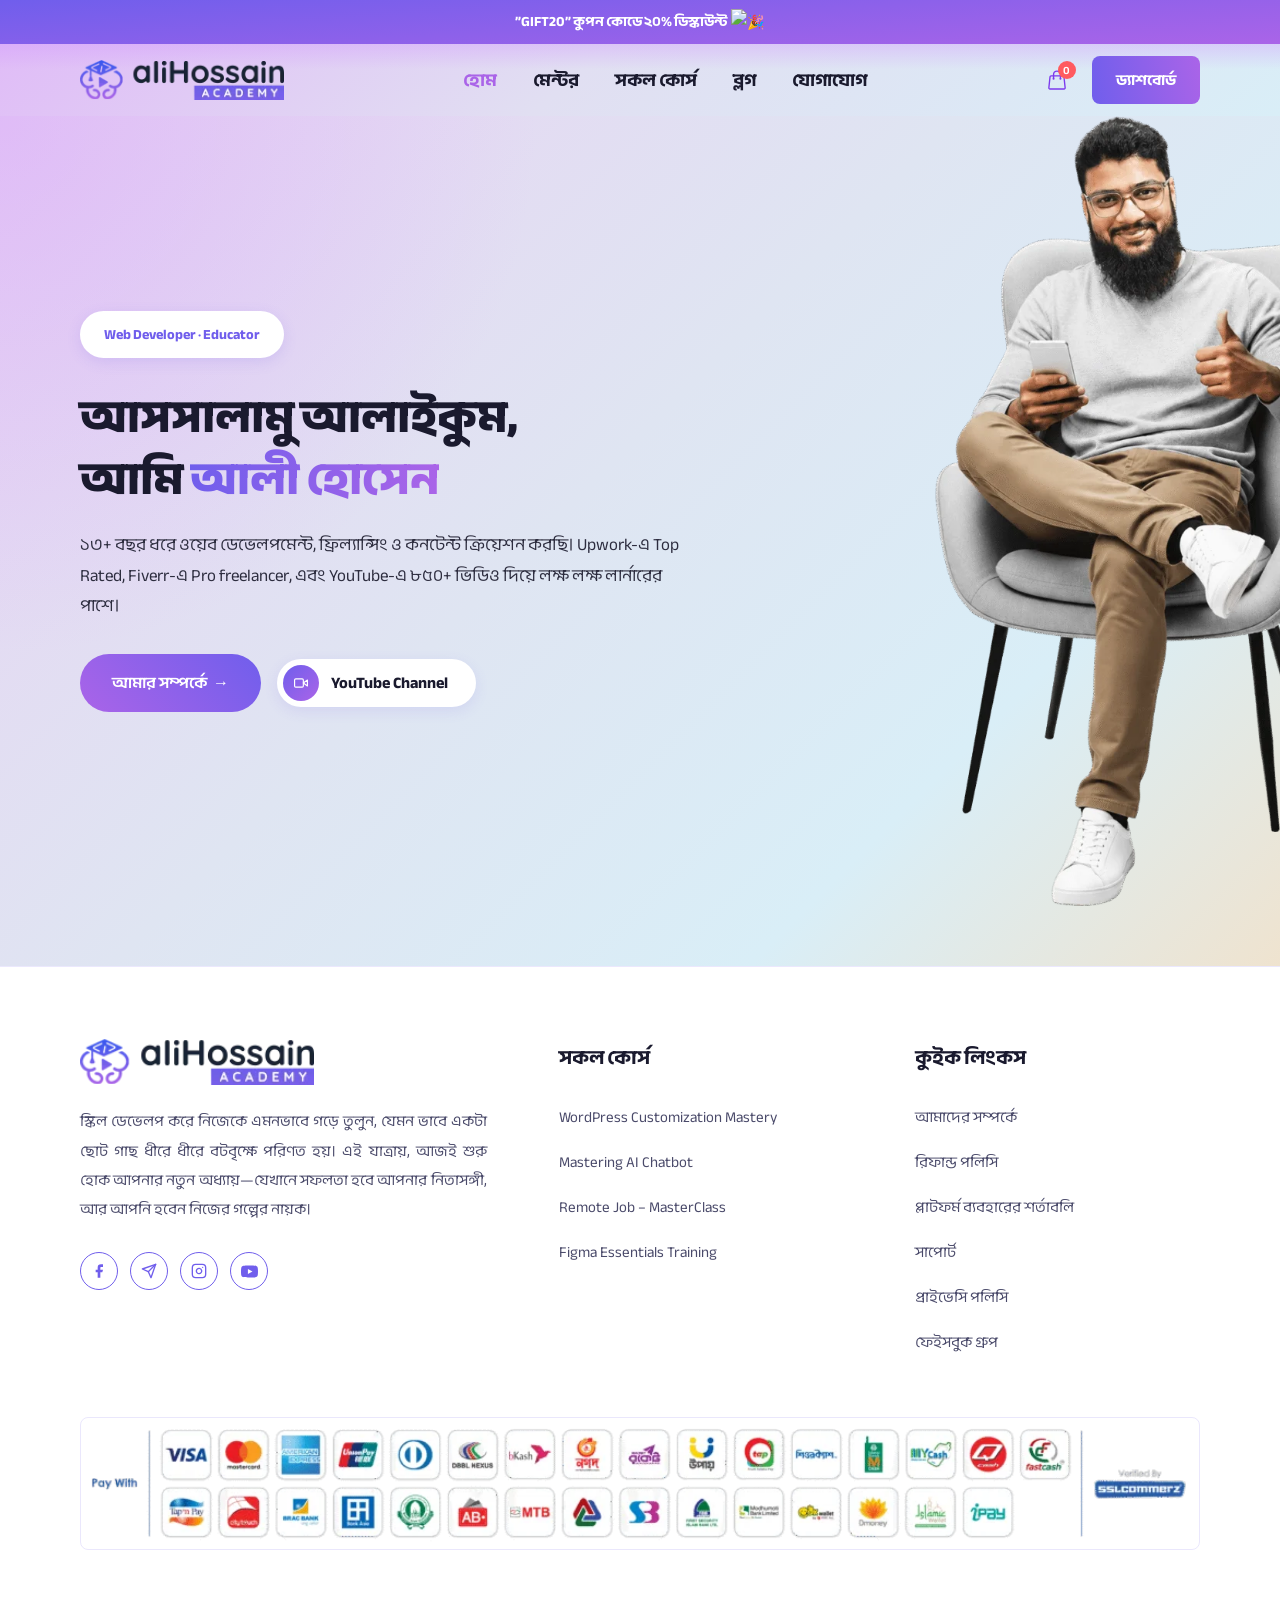
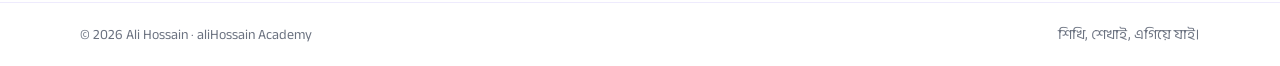
==== about.html @ 5af73c58 "Implement structural updates and optimizations across multiple modules" ====
<!doctype html>
<html lang="bn">
  <head>
    <meta charset="UTF-8" />
    <meta name="viewport" content="width=device-width, initial-scale=1.0" />
    <!-- site favicon -->
    <link rel="icon" href="img/cropped-favicon-32x32.webp" sizes="32x32" />
    <link rel="icon" href="img/cropped-favicon-192x192.webp" sizes="192x192" />
    <link rel="apple-touch-icon" href="img/cropped-favicon-180x180.webp" />
    <meta
      name="msapplication-TileImage"
      content="img/cropped-favicon-270x270.webp"
    />

    <title>aliHossain Academy</title>
    <link rel="preconnect" href="https://fonts.googleapis.com" />
    <link
      href="https://fonts.googleapis.com/css2?family=Anek+Bangla:wght@400;500;600;700;800&display=swap"
      rel="stylesheet"
    />
    <link rel="stylesheet" href="style.css" />
  </head>
  <body>
    <div class="topbar">
      <p>
        ”GIFT20” কুপন কোডে ২০% ডিস্কাউন্ট
        <img
          draggable="false"
          role="img"
          class="emoji"
          src="https://s.w.org/images/core/emoji/17.0.2/svg/1f389.svg"
          alt="🎉"
        /><!-- 🎁 -->
      </p>
    </div>

    <header class="navbar">
      <div class="logo">
        <a href="http://localhost/alihossainacademy/">
          <img
            src="img/aliHossain-Academy-Logo.webp"
            alt="Ali Hossain Academy Logo"
          />
        </a>
      </div>

      <nav class="nav-links">
        <a href="http://localhost/alihossainacademy/" class="active">হোম</a>
        <a href="http://localhost/alihossainacademy/about">মেন্টর</a>
        <a href="#">সকল কোর্স</a>
        <a href="#">ব্লগ</a>
        <a href="#">যোগাযোগ</a>
      </nav>

      <div class="nav-actions">
        <div class="notification">
          <svg
            width="22"
            height="22"
            viewBox="0 0 24 24"
            fill="none"
            stroke="#7C3AED"
            stroke-width="1.5"
            stroke-linecap="round"
            stroke-linejoin="round"
            xmlns="http://www.w3.org/2000/svg"
          >
            <path
              d="M15.75 10.5V6a3.75 3.75 0 1 0-7.5 0v4.5m11.356-1.993 1.263 12c.07.665-.46 1.243-1.119 1.243H4.25a1.125 1.125 0 0 1-1.12-1.243l1.264-12A1.125 1.125 0 0 1 5.513 7.5h12.974c.576 0 1.059.435 1.119 1.007ZM8.625 10.5a.375.375 0 1 1-.75 0 .375.375 0 0 1 .75 0Zm7.5 0a.375.375 0 1 1-.75 0 .375.375 0 0 1 .75 0Z"
            />
          </svg>
          <span class="badge">0</span>
        </div>
        <a href="#" class="dashboard-btn">ড্যাশবোর্ড</a>
      </div>
    </header>

    <section class="about-hero">
      <div class="about-hero-text">
        <span class="about-badge">Web Developer &middot; Educator</span>
        <h1>
          আসসালামু আলাইকুম,<br />
          আমি <span>আলী হোসেন</span>
        </h1>
        <p class="about-hero-desc">
          ১৩+ বছর ধরে ওয়েব ডেভেলপমেন্ট, ফ্রিল্যান্সিং ও কনটেন্ট ক্রিয়েশন করছি।
          Upwork-এ Top Rated, Fiverr-এ Pro freelancer, এবং YouTube-এ ৮৫০+
          ভিডিও দিয়ে লক্ষ লক্ষ লার্নারের পাশে।
        </p>
        <div class="about-hero-actions">
          <a href="#" class="about-cta-btn">আমার সম্পর্কে &nbsp;→</a>
          <a href="#" class="youtube-btn">
            <span class="youtube-icon">
              <svg
                width="14"
                height="14"
                viewBox="0 0 24 24"
                fill="none"
                stroke="#ffffff"
                stroke-width="2"
                stroke-linecap="round"
                stroke-linejoin="round"
              >
                <polygon points="23 7 16 12 23 17 23 7" />
                <rect x="1" y="5" width="15" height="14" rx="2" ry="2" />
              </svg>
            </span>
            YouTube Channel
          </a>
        </div>
      </div>
      <div class="about-hero-image">
        <img src="img/alihossainseetingnew-551x1024.webp" alt="Ali Hossain" />
      </div>
    </section>

    <footer class="site-footer">
      <!-- Main 3-column area -->
      <div class="footer-main">
        <!-- Col 1: Brand + description + social -->
        <div class="footer-brand-col">
          <img
            src="img/aliHossain-Academy-Logo.webp"
            alt="Ali Hossain Academy"
            class="footer-logo"
          />
          <p class="footer-tagline">
            স্কিল ডেভেলপ করে নিজেকে এমনভাবে গড়ে তুলুন, যেমন ভাবে একটা ছোট গাছ
            ধীরে ধীরে বটবৃক্ষে পরিণত হয়। এই যাত্রায়, আজই শুরু হোক আপনার নতুন
            অধ্যায়&#8212;যেখানে সফলতা হবে আপনার নিতাসঙ্গী, আর আপনি হবেন নিজের
            গল্পের নায়ক।
          </p>
          <div class="footer-social">
            <a href="#" class="social-btn" aria-label="Facebook">
              <svg
                width="16"
                height="16"
                viewBox="0 0 24 24"
                fill="currentColor"
                aria-hidden="true"
              >
                <path
                  d="M18 2h-3a5 5 0 00-5 5v3H7v4h3v8h4v-8h3l1-4h-4V7a1 1 0 011-1h3z"
                />
              </svg>
            </a>
            <a href="#" class="social-btn" aria-label="Telegram">
              <svg
                width="16"
                height="16"
                viewBox="0 0 24 24"
                fill="none"
                stroke="currentColor"
                stroke-width="2"
                stroke-linecap="round"
                stroke-linejoin="round"
                aria-hidden="true"
              >
                <line x1="22" y1="2" x2="11" y2="13" />
                <polygon points="22 2 15 22 11 13 2 9 22 2" />
              </svg>
            </a>
            <a href="#" class="social-btn" aria-label="Instagram">
              <svg
                width="16"
                height="16"
                viewBox="0 0 24 24"
                fill="none"
                stroke="currentColor"
                stroke-width="2"
                stroke-linecap="round"
                stroke-linejoin="round"
                aria-hidden="true"
              >
                <rect x="2" y="2" width="20" height="20" rx="5" ry="5" />
                <path d="M16 11.37A4 4 0 1112.63 8 4 4 0 0116 11.37z" />
                <line x1="17.5" y1="6.5" x2="17.51" y2="6.5" />
              </svg>
            </a>
            <a href="#" class="social-btn" aria-label="YouTube">
              <svg
                width="17"
                height="17"
                viewBox="0 0 24 24"
                fill="currentColor"
                aria-hidden="true"
              >
                <path
                  d="M23.5 6.2a3.01 3.01 0 00-2.1-2.1C19.5 3.5 12 3.5 12 3.5s-7.5 0-9.4.6a3.01 3.01 0 00-2.1 2.1C0 8.1 0 12 0 12s0 3.9.5 5.8a3.01 3.01 0 002.1 2.1c1.9.6 9.4.6 9.4.6s7.5 0 9.4-.6a3.01 3.01 0 002.1-2.1C24 15.9 24 12 24 12s0-3.9-.5-5.8zM9.75 15.5V8.5l6.5 3.5-6.5 3.5z"
                />
              </svg>
            </a>
          </div>
        </div>

        <!-- Col 2: All courses -->
        <div class="footer-links-col">
          <h3 class="footer-col-heading">সকল কোর্স</h3>
          <ul class="footer-links">
            <li><a href="#">WordPress Customization Mastery</a></li>
            <li><a href="#">Mastering AI Chatbot</a></li>
            <li><a href="#">Remote Job &#8211; MasterClass</a></li>
            <li><a href="#">Figma Essentials Training</a></li>
          </ul>
        </div>

        <!-- Col 3: Quick links -->
        <div class="footer-links-col">
          <h3 class="footer-col-heading">কুইক লিংকস</h3>
          <ul class="footer-links">
            <li><a href="#">আমাদের সম্পর্কে</a></li>
            <li><a href="#">রিফান্ড পলিসি</a></li>
            <li><a href="#">প্লাটফর্ম ব্যবহারের শর্তাবলি</a></li>
            <li><a href="#">সাপোর্ট</a></li>
            <li><a href="#">প্রাইভেসি পলিসি</a></li>
            <li><a href="#">ফেইসবুক গ্রুপ</a></li>
          </ul>
        </div>
      </div>

      <!-- Payment strip -->
      <div class="footer-payment">
        <!-- <span class="payment-label">Pay With</span> -->
        <div class="payment-logos-wrap">
          <img
            src="img/sslcommerz-banner-1024x120.webp"
            alt="Accepted payment methods"
            class="payment-banner"
          />
        </div>
      </div>

      <!-- Bottom copyright bar -->
      <div class="footer-bottom">
        <p class="footer-copy">
          &#169; 2026 Ali Hossain &#183; aliHossain Academy
        </p>
        <p class="footer-motto">শিখি, শেখাই, এগিয়ে যাই।</p>
      </div>
    </footer>
  </body>
</html>
---- style.css ----
* {
  margin: 0;
  padding: 0;
  box-sizing: border-box;
  scrollbar-width: thin;
  scrollbar-color: var(--pro-primary) var(--pro-secondary);
}

:root {
  --pro-primary: #705eec;
  --pro-secondary: #aa64e8;
  --e-global-color-primary: #705eec;
  --e-global-color-secondary: #aa64e8;
  --e-global-color-d86679e: #f6f3fc;
}

html {
  height: 100%;
}

body {
  min-height: 100%;
}

body {
  font-family: "Anek Bangla", sans-serif;
  color: #1a1a2e;
  display: flex;
  flex-direction: column;
}

/* Top announcement bar */
.topbar {
  background: linear-gradient(
    176deg,
    var(--e-global-color-primary) 0%,
    var(--e-global-color-secondary) 100%
  );
  text-align: center;
  padding: 8px 20px;
  flex-shrink: 0;
}

.topbar p {
  color: #ffffff;
  font-size: 14px;
  font-weight: 700;
}

.topbar * {
  font-weight: 700;
}

img.emoji {
  display: inline !important;
  border: none !important;
  box-shadow: none !important;
  height: 1em !important;
  width: 1em !important;
  margin: 0 0.07em !important;
  vertical-align: -0.1em !important;
  background: none !important;
  padding: 0 !important;
}

/* Navbar */
.navbar {
  display: flex;
  align-items: center;
  justify-content: space-between;
  padding: 12px 80px;
  flex-shrink: 0;
  background:
    linear-gradient(rgba(208, 148, 255, 0.35), transparent 35%),
    linear-gradient(140deg, #e0bcf7 0%, #e1dff2 45%, #d9eef7 100%);
}

.logo img {
  height: 40px;
  display: block;
}

.nav-links {
  display: flex;
  align-items: center;
  gap: 36px;
}

.nav-links a {
  text-decoration: none;
  color: #1a1a2e;
  font-size: 18px;
  font-weight: 700;
  transition: filter 0.25s ease;
}

.nav-links a:hover {
  color: var(--pro-primary);
}

.nav-links a.active {
  color: var(--e-global-color-secondary);
}

.nav-actions {
  display: flex;
  align-items: center;
  gap: 24px;
}

.notification {
  position: relative;
  display: flex;
  align-items: center;
  justify-content: center;
  cursor: pointer;
}

.notification .badge {
  position: absolute;
  top: -8px;
  right: -8px;
  background: #ff5a5f;
  color: #ffffff;
  font-size: 11px;
  font-weight: 600;
  min-width: 18px;
  height: 18px;
  border-radius: 50%;
  display: flex;
  align-items: center;
  justify-content: center;
  cursor: pointer;
}

.badge {
  transition: background-color 0.3s ease;
}

.notification:hover .badge,
.notification:hover + .badge,
.notification:hover ~ .badge {
  background-color: var(--pro-primary);
}

.dashboard-btn {
  background-image: linear-gradient(
    79deg,
    var(--e-global-color-primary) 0%,
    var(--e-global-color-secondary) 100%
  );
  color: #ffffff;
  text-decoration: none;
  font-size: 15px;
  font-weight: 700;
  padding: 10px 24px 10px 24px;
  border-radius: 8px;
}
.dashboard-btn:hover {
  background-image: linear-gradient(
    180deg,
    var(--e-global-color-secondary) 0%,
    var(--e-global-color-primary) 100%
  );
}

/* Hero section */
.hero {
  display: flex;
  align-items: center;
  justify-content: space-between;
  gap: 40px;
  padding: 20px 80px;
  min-height: calc(100vh - 110px);
  overflow: hidden;
  background:
    radial-gradient(
      circle at top left,
      rgba(208, 148, 255, 0.35),
      transparent 35%
    ),
    linear-gradient(135deg, #e8d1f3 0%, #dfe5f2 45%, #d9eef7 75%, #efe3cf 100%);
}

.hero-text {
  max-width: 600px;
}

.hero-tag {
  font-size: 20px;
  font-weight: 600;
  color: #1a1a2e;
  margin-bottom: 12px;
}

.hero-text h1 {
  font-size: 57px;
  font-weight: 700;
  line-height: 1.25;
  color: #1a1a2e;
  margin-bottom: 16px;
}

.hero-text h1 span {
  background: linear-gradient(
    90deg,
    var(--pro-primary) 0%,
    var(--pro-secondary) 100%
  );
  -webkit-background-clip: text;
  -webkit-text-fill-color: transparent;
  background-clip: text;
}

.hero-desc {
  font-size: 18px;
  line-height: 1.7;
  color: #2d2d3f;
  margin-bottom: 22px;
  text-align: justify;
}

.cta-btn {
  display: inline-block;
  background-image: linear-gradient(
    45deg,
    var(--e-global-color-secondary) 0%,
    var(--e-global-color-primary) 100%
  );
  color: #ffffff;
  text-decoration: none;
  font-size: 18px;
  font-weight: 500;
  padding: 8px 30px 8px 30px;
  border-radius: 3px;
  transform: 0s;
}
.cta-btn:hover {
  background-image: linear-gradient(
    180deg,
    var(--e-global-color-primary) 0%,
    var(--e-global-color-secondary) 100%
  );
}

.hero-image {
  flex-shrink: 1;
  display: flex;
  align-items: center;
  margin-right: 40px;
}

.hero-image img {
  max-width: 550px;
  max-height: calc(100vh - 110px);
  width: auto;
  height: auto;
  display: block;
}

/* About hero section */
.about-hero {
  display: flex;
  align-items: center;
  justify-content: space-between;
  gap: 40px;
  padding: 0 0 60px 80px;
  min-height: calc(100vh - 110px);
  overflow: hidden;
  background:
    radial-gradient(
      circle at top left,
      rgba(208, 148, 255, 0.35),
      transparent 35%
    ),
    linear-gradient(135deg, #e8d1f3 0%, #dfe5f2 45%, #d9eef7 75%, #efe3cf 100%);
}

.about-hero-text {
  max-width: 600px;
  flex-shrink: 0;
}

.about-badge {
  display: inline-block;
  background: #ffffff;
  color: var(--pro-primary);
  font-size: 14px;
  font-weight: 700;
  padding: 10px 24px;
  border-radius: 999px;
  box-shadow: 0 4px 14px rgba(112, 94, 236, 0.15);
  margin-bottom: 28px;
}

.about-hero-text h1 {
  font-size: 46px;
  font-weight: 800;
  line-height: 1.35;
  color: #1a1a2e;
  margin-bottom: 20px;
}

.about-hero-text h1 span {
  background: linear-gradient(
    90deg,
    var(--pro-primary) 0%,
    var(--pro-secondary) 100%
  );
  -webkit-background-clip: text;
  -webkit-text-fill-color: transparent;
  background-clip: text;
}

.about-hero-desc {
  font-size: 17px;
  line-height: 1.8;
  color: #2d2d3f;
  margin-bottom: 32px;
}

.about-hero-actions {
  display: flex;
  align-items: center;
  gap: 16px;
  flex-wrap: wrap;
}

.about-cta-btn {
  display: inline-block;
  background-image: linear-gradient(
    45deg,
    var(--e-global-color-secondary) 0%,
    var(--e-global-color-primary) 100%
  );
  color: #ffffff;
  text-decoration: none;
  font-size: 16px;
  font-weight: 600;
  padding: 14px 32px;
  border-radius: 999px;
  transition:
    background-image 0.3s ease,
    transform 0.2s ease,
    box-shadow 0.2s ease;
}

.about-cta-btn:hover {
  background-image: linear-gradient(
    180deg,
    var(--e-global-color-primary) 0%,
    var(--e-global-color-secondary) 100%
  );
  transform: translateY(-2px);
  box-shadow: 0 8px 20px rgba(112, 94, 236, 0.3);
}

.youtube-btn {
  display: inline-flex;
  align-items: center;
  gap: 12px;
  background: #ffffff;
  color: #1a1a2e;
  text-decoration: none;
  font-size: 16px;
  font-weight: 700;
  padding: 6px 28px 6px 6px;
  border-radius: 999px;
  box-shadow: 0 4px 14px rgba(112, 94, 236, 0.12);
  transition:
    box-shadow 0.25s ease,
    transform 0.2s ease;
}

.youtube-btn:hover {
  box-shadow: 0 6px 20px rgba(112, 94, 236, 0.25);
  transform: translateY(-2px);
}

.youtube-icon {
  display: flex;
  align-items: center;
  justify-content: center;
  width: 36px;
  height: 36px;
  border-radius: 50%;
  background: linear-gradient(
    135deg,
    var(--pro-primary) 0%,
    var(--pro-secondary) 100%
  );
  flex-shrink: 0;
}

.about-hero-image {
  flex-shrink: 0;
  align-self: flex-end;
  height: calc(100vh - 110px);
  margin-left: -220px;
  margin-right: -80px;
  display: flex;
  align-items: flex-end;
}

.about-hero-image img {
  height: 100%;
  width: auto;
  max-width: 480px;
  display: block;
}

@media (max-width: 1300px) {
  .about-hero-image {
    margin-left: -100px;
  }
}

@media (max-width: 1100px) {
  .about-hero {
    flex-direction: column-reverse;
    text-align: center;
    padding: 50px 40px;
    min-height: auto;
    gap: 32px;
  }

  .about-hero-text {
    max-width: 100%;
  }

  .about-hero-text h1 {
    font-size: 36px;
  }

  .about-hero-actions {
    justify-content: center;
  }

  .about-hero-image {
    align-self: center;
    height: auto;
    margin-left: 0;
    margin-right: 0;
  }

  .about-hero-image img {
    height: auto;
    width: 100%;
    max-width: 360px;
  }
}

@media (max-width: 820px) {
  .about-hero-text h1 {
    font-size: 30px;
  }

  .about-hero-desc {
    font-size: 16px;
  }
}

@media (max-width: 540px) {
  .about-hero {
    padding: 40px 20px;
  }

  .about-hero-text h1 {
    font-size: 26px;
  }

  .about-hero-actions {
    flex-direction: column;
    align-items: stretch;
  }

  .about-cta-btn,
  .youtube-btn {
    text-align: center;
    justify-content: center;
  }

  .about-hero-image img {
    max-width: 280px;
  }
}

/* Motivational banner */
.motivational-banner {
  background:
    linear-gradient(
      90deg,
      rgb(from var(--e-global-color-primary) r g b / 80%),
      rgb(from var(--e-global-color-secondary) r g b / 80%)
    ),
    url("img/second-bg.webp");

  background-size: cover;
  background-position: center;
  background-repeat: no-repeat;
  padding: 70px 80px;
  text-align: center;
}

.motivational-banner h4 {
  font-family: "Anek Bangla", sans-serif;
  font-size: 40px;
  font-weight: 700;
  color: var(--e-global-color-d86679e);
  line-height: 1.2em;
}

.motivational-banner .banner-underline {
  font-family: "Anek Bangla", sans-serif;
  font-size: 40px;
  font-weight: 700;
  color: #ffffff;
}

@media (max-width: 768px) {
  .motivational-banner {
    padding: 50px 24px;
  }

  .motivational-banner p {
    font-size: 26px;
  }
}

/* ── Courses Section ─────────────────────────────────── */
.courses-section {
  background: linear-gradient(180deg, #faf8ff 0%, #f5f0fe 100%);
  padding: 80px 80px 90px;
}

.courses-header {
  text-align: center;
  margin-bottom: 50px;
}

.courses-header h2 {
  font-family: "Anek Bangla", sans-serif;
  font-size: 42px;
  font-weight: 700;
  color: #1a1a2e;
  line-height: 1.3;
  margin-bottom: 10px;
}

.courses-heading-highlight {
  background: linear-gradient(
    90deg,
    var(--pro-primary) 0%,
    var(--pro-secondary) 100%
  );
  -webkit-background-clip: text;
  -webkit-text-fill-color: transparent;
  background-clip: text;
  font-style: italic;
}

.courses-subtitle {
  font-family: "Anek Bangla", sans-serif;
  font-size: 18px;
  color: #6b7280;
  margin-top: 4px;
}

/* ── Carousel ──────────────────────────────────────────── */
.courses-carousel-wrapper {
  position: relative;
  display: flex;
  align-items: center;
  gap: 14px;
  max-width: 1360px;
  margin: 0 auto;
}

.carousel-viewport {
  overflow: hidden;
  flex: 1;
  min-width: 0;
}

.carousel-track {
  display: flex;
  gap: 28px;
  transition: transform 0.45s cubic-bezier(0.25, 0.46, 0.45, 0.94);
  will-change: transform;
}

.carousel-btn {
  flex-shrink: 0;
  width: 44px;
  height: 44px;
  border-radius: 50%;
  border: 2px solid var(--pro-primary);
  background: #ffffff;
  color: var(--pro-primary);
  display: flex;
  align-items: center;
  justify-content: center;
  cursor: pointer;
  transition:
    background 0.2s,
    color 0.2s,
    opacity 0.2s;
  box-shadow: 0 2px 10px rgba(112, 94, 236, 0.18);
}

.carousel-btn:hover {
  background: var(--pro-primary);
  color: #ffffff;
}

.carousel-btn:disabled {
  opacity: 0.28;
  cursor: default;
  pointer-events: none;
}

.carousel-dots {
  display: flex;
  justify-content: center;
  gap: 8px;
  margin-top: 28px;
}

.carousel-dot {
  width: 10px;
  height: 10px;
  border-radius: 50%;
  border: none;
  background: #d1c4f0;
  cursor: pointer;
  padding: 0;
  transition:
    background 0.2s,
    transform 0.2s;
}

.carousel-dot.active {
  background: var(--pro-primary);
  transform: scale(1.35);
}

/* ── Card ──────────────────────────────────────────────── */
.course-card {
  background: #ffffff;
  border-radius: 12px;
  overflow: hidden;
  box-shadow: 0 2px 16px rgba(112, 94, 236, 0.1);
  display: flex;
  flex-direction: column;
  flex-shrink: 0;
  transition:
    box-shadow 0.22s ease,
    transform 0.22s ease;
}

.course-card:hover {
  box-shadow: 0 8px 32px rgba(112, 94, 236, 0.22);
  transform: translateY(-3px);
}

/* ── Thumbnail base ─────────────────────────────────────── */
.course-thumbnail {
  position: relative;
  height: 195px;
  overflow: hidden;
  display: flex;
  align-items: center;
  justify-content: center;
}

.thumb-wp {
  background: linear-gradient(
    135deg,
    #1a0a3e 0%,
    #2d1060 40%,
    #3d1888 70%,
    #5b2bac 100%
  );
}

.thumb-claude-pe {
  background: linear-gradient(135deg, #c97820 0%, #d48930 60%, #b86218 100%);
}

.thumb-ai-gpt {
  background: linear-gradient(140deg, #0d1117 0%, #12213a 55%, #1a2f1a 100%);
}

/* Original thumbnail themes (cards 4-6) */
.thumb-ai {
  background: linear-gradient(140deg, #0d1117 0%, #12213a 55%, #1a2f1a 100%);
}

.thumb-claude {
  background: linear-gradient(
    110deg,
    #c47c2e 0%,
    #d4882a 45%,
    #1c1c2e 70%,
    #2a2a3e 100%
  );
}

.thumb-webflow {
  background: linear-gradient(
    135deg,
    #1b0836 0%,
    #3b1170 45%,
    #6e1fa8 75%,
    #c44b8a 100%
  );
}

/* Badge */
.course-badge {
  position: absolute;
  top: 12px;
  left: 12px;
  padding: 4px 13px;
  border-radius: 20px;
  font-size: 12px;
  font-weight: 600;
  color: #ffffff;
  letter-spacing: 0.3px;
  z-index: 3;
}

.badge-beginner {
  background: #6366f1;
}
.badge-intermediate {
  background: #3b82f6;
}

/* Bookmark button */
.bookmark-btn {
  position: absolute;
  top: 10px;
  right: 10px;
  background: transparent;
  border: none;
  border-radius: 7px;
  width: 32px;
  height: 32px;
  display: flex;
  align-items: center;
  justify-content: center;
  cursor: pointer;
  z-index: 3;
  transition: background 0.18s;
}

.bookmark-btn svg path {
  stroke: #3b82f6;
}

.bookmark-btn:hover {
  background: #aa64e8;
}
.bookmark-btn:hover svg path {
  stroke: #ffffff;
}

/* ── Thumbnail content wrapper ─────────────────────────── */
.thumb-content {
  display: flex;
  flex-direction: column;
  align-items: center;
  justify-content: center;
  width: 100%;
  height: 100%;
  padding: 16px;
  gap: 8px;
}

/* WordPress thumbnail */
.thumb-wp-content {
  align-items: flex-start;
  justify-content: space-between;
  padding: 14px 16px;
}

.thumb-wp-icons {
  display: flex;
  gap: 8px;
}

.thumb-app-icon {
  width: 40px;
  height: 40px;
  border-radius: 10px;
  background: rgba(255, 255, 255, 0.12);
  border: 1px solid rgba(255, 255, 255, 0.25);
  display: flex;
  align-items: center;
  justify-content: center;
  box-shadow: 0 4px 10px rgba(0, 0, 0, 0.3);
}

.thumb-wp-text-main {
  font-family: "Anek Bangla", sans-serif;
  font-size: 30px;
  font-weight: 800;
  color: #f9a8d4;
  line-height: 1.1;
  text-shadow: 0 2px 8px rgba(0, 0, 0, 0.55);
}

.thumb-wp-text-sub {
  font-family: "Anek Bangla", sans-serif;
  font-size: 22px;
  font-weight: 800;
  color: #fb7ec0;
  line-height: 1.1;
  text-shadow: 0 2px 8px rgba(0, 0, 0, 0.55);
}

/* Claude & Prompt Eng thumbnail */
.thumb-claude-pe-content {
  align-items: flex-start;
  justify-content: flex-end;
  padding: 16px 18px;
}

.thumb-claude-pe-icons {
  display: flex;
  gap: 10px;
}

.claude-pe-icon {
  width: 40px;
  height: 40px;
  background: rgba(255, 255, 255, 0.22);
  border: 1.5px solid rgba(255, 255, 255, 0.65);
  border-radius: 10px;
  display: flex;
  align-items: center;
  justify-content: center;
  font-size: 18px;
  color: #1a1a2e;
  font-weight: 700;
}

/* AI/GPT thumbnail */
.thumb-ai-gpt-content {
  gap: 6px;
}

.thumb-ai-gpt-icons {
  display: flex;
  gap: 8px;
  margin-bottom: 6px;
}

.ai-gpt-icon {
  width: 38px;
  height: 38px;
  border-radius: 50%;
  background: #10a37f;
  display: flex;
  align-items: center;
  justify-content: center;
  box-shadow: 0 2px 8px rgba(0, 0, 0, 0.4);
}

.thumb-ai-text-main {
  font-family: "Anek Bangla", sans-serif;
  font-size: 26px;
  font-weight: 800;
  color: #f59e0b;
  line-height: 1.1;
  text-shadow: 0 2px 6px rgba(0, 0, 0, 0.5);
}

.thumb-ai-text-sub {
  font-family: "Anek Bangla", sans-serif;
  font-size: 15px;
  font-weight: 700;
  color: #fcd34d;
  text-shadow: 0 1px 4px rgba(0, 0, 0, 0.5);
}

/* Original AI thumbnail content (card 4) */
.thumb-ai-content {
  gap: 6px;
}

.thumb-ai-icons {
  display: flex;
  gap: 8px;
  margin-bottom: 8px;
}

.ai-icon-circle {
  width: 38px;
  height: 38px;
  border-radius: 50%;
  background: #10a37f;
  display: flex;
  align-items: center;
  justify-content: center;
  box-shadow: 0 2px 8px rgba(0, 0, 0, 0.4);
}

.thumb-bn-title {
  font-family: "Anek Bangla", sans-serif;
  font-size: 26px;
  font-weight: 800;
  color: #f59e0b;
  line-height: 1.1;
  text-shadow: 0 2px 6px rgba(0, 0, 0, 0.5);
}

.thumb-bn-sub {
  font-family: "Anek Bangla", sans-serif;
  font-size: 15px;
  font-weight: 700;
  color: #fcd34d;
  text-shadow: 0 1px 4px rgba(0, 0, 0, 0.5);
}

/* Original Claude thumbnail content (card 5) */
.thumb-claude-content {
  flex-direction: row;
  align-items: flex-start;
  justify-content: flex-start;
  padding: 20px 16px;
  gap: 0;
}

.thumb-claude-text-block {
  display: flex;
  flex-direction: column;
  align-items: flex-start;
  justify-content: center;
}

.thumb-claude-line {
  font-family: "Courier New", "Lucida Console", monospace;
  font-size: 36px;
  font-weight: 900;
  color: #1a1a2e;
  line-height: 1.05;
  letter-spacing: 1px;
  text-shadow: 2px 2px 0 rgba(0, 0, 0, 0.15);
}

.thumb-claude-icons {
  display: flex;
  gap: 10px;
  margin-top: 10px;
}

.claude-icon {
  width: 34px;
  height: 34px;
  background: rgba(255, 255, 255, 0.18);
  border: 1.5px solid rgba(255, 255, 255, 0.5);
  border-radius: 8px;
  display: flex;
  align-items: center;
  justify-content: center;
  font-size: 16px;
  color: #fff;
}

/* Original Webflow thumbnail content (card 6) */
.thumb-webflow-content {
  align-items: flex-start;
  padding: 20px 18px;
}

.thumb-webflow-logo {
  display: flex;
  align-items: center;
  gap: 6px;
  background: rgba(255, 255, 255, 0.92);
  border-radius: 6px;
  padding: 4px 10px 4px 6px;
}

.thumb-webflow-brand {
  font-family: sans-serif;
  font-size: 17px;
  font-weight: 700;
  color: #4353ff;
  letter-spacing: -0.3px;
}

.thumb-webflow-ui {
  display: flex;
  flex-direction: column;
  gap: 6px;
  margin-top: 14px;
  width: 100%;
}

.wf-ui-bar {
  height: 8px;
  background: rgba(255, 255, 255, 0.25);
  border-radius: 4px;
  width: 80%;
}

.wf-ui-bar-sm {
  width: 55%;
}
.wf-ui-bar-xs {
  width: 40%;
}

/* ── Card body ─────────────────────────────────────────── */
.course-body {
  padding: 14px 16px 6px;
  flex: 1;
}

.course-rating {
  display: flex;
  align-items: center;
  gap: 5px;
  margin-bottom: 9px;
}

.stars {
  display: flex;
  gap: 1px;
}

.stars-filled span {
  color: #f59e0b;
  font-size: 17px;
}
.stars-empty span {
  color: #d1d5db;
  font-size: 17px;
}

.rating-value {
  font-weight: 700;
  font-size: 14px;
  color: #1a1a2e;
}

.rating-count {
  font-size: 13px;
  color: #6b7280;
}

.course-title {
  font-family: "Anek Bangla", sans-serif;
  font-size: 16px;
  font-weight: 700;
  color: #1a1a2e;
  line-height: 1.45;
  margin-bottom: 12px;
  display: -webkit-box;
  -webkit-line-clamp: 3;
  line-clamp: 3;
  -webkit-box-orient: vertical;
  overflow: hidden;
}

.course-author {
  display: flex;
  align-items: center;
  gap: 9px;
}

.author-avatar {
  width: 30px;
  height: 30px;
  border-radius: 50%;
  object-fit: cover;
  flex-shrink: 0;
  border: 1.5px solid #e5e7eb;
}

.author-meta {
  font-size: 13px;
  color: #6b7280;
  line-height: 1.4;
}

.author-meta strong {
  color: #1a1a2e;
  font-weight: 600;
}

.author-meta a {
  color: var(--pro-primary);
  text-decoration: none;
  font-weight: 500;
}

.author-meta a:hover {
  text-decoration: underline;
}

/* ── Card footer ───────────────────────────────────────── */
.course-footer {
  display: flex;
  align-items: center;
  justify-content: space-between;
  padding: 12px 16px 16px;
  border-top: 1px solid #f0edf8;
  margin-top: 10px;
  gap: 8px;
}

.course-price-wrap {
  display: flex;
  flex-direction: column;
  gap: 1px;
  line-height: 1.2;
}

.course-price-old {
  font-size: 13px;
  color: #9ca3af;
  text-decoration: line-through;
  font-weight: 500;
}

.course-price {
  font-size: 18px;
  font-weight: 700;
  color: #1a1a2e;
}

.add-to-cart-btn {
  display: flex;
  align-items: center;
  gap: 6px;
  padding: 8px 14px;
  border: 1.5px solid var(--pro-primary);
  border-radius: 7px;
  background: transparent;
  color: var(--pro-primary);
  font-size: 14px;
  font-weight: 600;
  font-family: "Anek Bangla", sans-serif;
  cursor: pointer;
  white-space: nowrap;
  flex-shrink: 0;
  transition:
    background 0.2s ease,
    color 0.2s ease;
}

.add-to-cart-btn:hover {
  background: var(--pro-primary);
  color: #ffffff;
}

/* ── Responsive ─────────────────────────────────────────── */
@media (max-width: 1100px) {
  .courses-section {
    padding: 64px 40px 72px;
  }
  .courses-header h2 {
    font-size: 34px;
  }
}

@media (max-width: 820px) {
  .courses-section {
    padding: 50px 24px 60px;
  }
  .courses-header h2 {
    font-size: 28px;
  }
  .courses-subtitle {
    font-size: 16px;
  }
  .carousel-btn {
    width: 38px;
    height: 38px;
  }
  .carousel-track {
    gap: 18px;
  }
}

@media (max-width: 540px) {
  .courses-section {
    padding: 40px 16px 50px;
  }
  .courses-header h2 {
    font-size: 22px;
  }
  .carousel-btn {
    display: none;
  }
  .carousel-track {
    gap: 14px;
  }
}

/* ── Features / What You Get Section ───────────────────── */
.yt-section {
  background: linear-gradient(180deg, #f7f4ff 0%, #ede8ff 100%);
  overflow: hidden;
}

.features-inner {
  max-width: 1360px;
  margin: 0 auto;
  padding: 84px 80px 96px;
}

.features-header {
  text-align: center;
  margin-bottom: 60px;
}

.features-heading {
  font-family: "Anek Bangla", sans-serif;
  font-size: 46px;
  font-weight: 800;
  color: #1a1a2e;
  line-height: 1.25;
  margin-bottom: 14px;
}

.features-heading-highlight {
  background: linear-gradient(
    90deg,
    var(--pro-primary) 0%,
    var(--pro-secondary) 100%
  );
  -webkit-background-clip: text;
  -webkit-text-fill-color: transparent;
  background-clip: text;
}

.features-subtitle {
  font-family: "Anek Bangla", sans-serif;
  font-size: 17px;
  color: #6b7280;
  margin: 0;
}

.features-grid {
  display: grid;
  grid-template-columns: repeat(3, 1fr);
  gap: 32px;
}

.feature-card {
  background: #ffffff;
  border-radius: 16px;
  padding: 44px 32px 40px;
  box-shadow: 0 2px 18px rgba(112, 94, 236, 0.1);
  text-align: center;
  display: flex;
  flex-direction: column;
  align-items: center;
  transition:
    box-shadow 0.22s ease,
    transform 0.22s ease;
}

.feature-card:hover {
  box-shadow: 0 10px 36px rgba(112, 94, 236, 0.2);
  transform: translateY(-5px);
}

.feature-icon-wrap {
  margin-bottom: 28px;
}

.feature-ring-outer {
  width: 158px;
  height: 158px;
  border-radius: 50%;
  border: 1.8px dashed rgba(112, 94, 236, 0.42);
  display: flex;
  align-items: center;
  justify-content: center;
}

.feature-ring-inner {
  width: 126px;
  height: 126px;
  border-radius: 50%;
  border: 1.8px dashed rgba(112, 94, 236, 0.3);
  display: flex;
  align-items: center;
  justify-content: center;
}

.feature-icon-circle {
  width: 94px;
  height: 94px;
  border-radius: 50%;
  background: #ede8ff;
  display: flex;
  align-items: center;
  justify-content: center;
  transition: background 0.22s;
}

.feature-card:hover .feature-icon-circle {
  background: #dfd8ff;
}

.feature-title {
  font-family: "Anek Bangla", sans-serif;
  font-size: 20px;
  font-weight: 700;
  color: #1a1a2e;
  margin-bottom: 16px;
  line-height: 1.35;
}

.feature-title-underline {
  text-decoration: underline;
  text-underline-offset: 5px;
  text-decoration-thickness: 1.5px;
}

.feature-desc {
  font-family: "Anek Bangla", sans-serif;
  font-size: 14.5px;
  line-height: 1.85;
  color: #5a5a7a;
  text-align: justify;
  margin: 0;
}

@media (max-width: 1100px) {
  .features-inner {
    padding: 68px 40px 80px;
  }
  .features-heading {
    font-size: 38px;
  }
  .features-grid {
    gap: 22px;
  }
}

@media (max-width: 820px) {
  .features-inner {
    padding: 52px 24px 64px;
  }
  .features-heading {
    font-size: 30px;
  }
  .features-subtitle {
    font-size: 15px;
  }
  .features-grid {
    grid-template-columns: 1fr;
    gap: 20px;
  }
  .feature-card {
    padding: 36px 28px 32px;
  }
}

@media (max-width: 540px) {
  .features-inner {
    padding: 40px 16px 52px;
  }
  .features-heading {
    font-size: 24px;
  }
  .features-grid {
    gap: 16px;
  }
  .feature-card {
    padding: 30px 20px 26px;
  }
  .feature-ring-outer {
    width: 136px;
    height: 136px;
  }
  .feature-ring-inner {
    width: 108px;
    height: 108px;
  }
  .feature-icon-circle {
    width: 80px;
    height: 80px;
  }
}

/* ── Top area: two columns ───────────────────────────── */
.yt-inner {
  display: flex;
  align-items: flex-start;
  gap: 56px;
  padding: 72px 80px 60px;
}

/* Left column */
.yt-left {
  flex: 0 0 40%;
  max-width: 40%;
}

.yt-why {
  font-family: "Anek Bangla", sans-serif;
  font-size: 62px;
  font-weight: 800;
  color: #1a1a2e;
  line-height: 1;
  margin-bottom: 16px;
}

.yt-brand {
  display: flex;
  align-items: center;
  gap: 10px;
  margin-bottom: 22px;
}

.yt-brand-logo {
  height: 46px;
  width: auto;
  object-fit: contain;
  display: block;
}

.yt-brand-text {
  display: flex;
  flex-direction: column;
  line-height: 1;
}

.yt-brand-name {
  font-size: 20px;
  font-weight: 700;
  color: #1a1a2e;
  font-family: sans-serif;
  letter-spacing: -0.3px;
}

.yt-brand-tag {
  display: inline-block;
  background: var(--pro-primary);
  color: #ffffff;
  font-size: 10px;
  font-weight: 700;
  letter-spacing: 1.5px;
  padding: 2px 7px;
  border-radius: 3px;
  margin-top: 4px;
  font-family: sans-serif;
}

.yt-desc {
  font-family: "Anek Bangla", sans-serif;
  font-size: 16px;
  line-height: 1.85;
  color: #3d3d55;
  text-align: justify;
  margin-bottom: 30px;
}

.yt-channel-btn {
  display: inline-flex;
  align-items: center;
  gap: 10px;
  background-image: linear-gradient(
    45deg,
    var(--e-global-color-secondary) 0%,
    var(--e-global-color-primary) 100%
  );
  color: #ffffff;
  text-decoration: none;
  font-size: 15px;
  font-weight: 600;
  padding: 13px 26px;
  border-radius: 7px;
  transition:
    background 0.2s ease,
    transform 0.15s ease;
}

.yt-channel-btn:hover {
  background-image: linear-gradient(
    180deg,
    var(--e-global-color-secondary) 0%,
    var(--e-global-color-primary) 100%
  );
  transform: translateY(-1px);
}

/* Right column */
.yt-right {
  flex: 1;
  min-width: 0;
}

.yt-cards {
  display: grid;
  grid-template-columns: repeat(3, 1fr);
  gap: 16px;
}

/* Individual card */
.yt-card {
  background: #ffffff;
  border-radius: 10px;
  overflow: hidden;
  box-shadow: 0 2px 14px rgba(0, 0, 0, 0.09);
  transition:
    box-shadow 0.22s ease,
    transform 0.22s ease;
}

.yt-card:hover {
  box-shadow: 0 6px 26px rgba(112, 94, 236, 0.2);
  transform: translateY(-3px);
}

/* Thumbnail */
.yt-thumb {
  position: relative;
  height: 148px;
  overflow: hidden;
}

.yt-thumb-wp {
  background: linear-gradient(135deg, #1e87c1 0%, #0d6ea0 60%, #0a4e7a 100%);
}

.yt-thumb-job {
  background: linear-gradient(135deg, #111118 0%, #1e1e30 60%, #2a2a42 100%);
}

.yt-thumb-freelance {
  background: linear-gradient(135deg, #4caf6a 0%, #d4a020 55%, #e85c20 100%);
}

/* Inner overlay layout */
.yt-thumb-inner {
  display: flex;
  flex-direction: column;
  justify-content: space-between;
  align-items: flex-end;
  width: 100%;
  height: 100%;
  padding: 12px;
}

.yt-thumb-inner-dark {
  align-items: flex-start;
}

.yt-thumb-brand-icon {
  flex-shrink: 0;
}

.yt-thumb-label {
  font-family: "Anek Bangla", sans-serif;
  font-size: 15px;
  font-weight: 800;
  color: #ffffff;
  text-align: right;
  line-height: 1.25;
  text-shadow: 0 1px 6px rgba(0, 0, 0, 0.55);
}

.yt-js-badge {
  background: #f0db4f;
  color: #1a1a2e;
  font-weight: 900;
  font-size: 13px;
  font-family: sans-serif;
  width: 30px;
  height: 30px;
  border-radius: 4px;
  display: flex;
  align-items: center;
  justify-content: center;
}

.yt-thumb-label-dark {
  font-family: "Anek Bangla", sans-serif;
  font-size: 13px;
  font-weight: 700;
  color: #ffffff;
  line-height: 1.4;
  text-shadow: 0 1px 6px rgba(0, 0, 0, 0.7);
  margin-top: auto;
}

/* Card body */
.yt-card-body {
  padding: 12px 14px 14px;
}

.yt-card-title {
  font-family: "Anek Bangla", sans-serif;
  font-size: 15px;
  font-weight: 700;
  color: #1a1a2e;
  line-height: 1.35;
  margin-bottom: 10px;
}

.yt-watch-link {
  display: inline-flex;
  align-items: center;
  gap: 7px;
  color: #6b7280;
  text-decoration: none;
  font-size: 14px;
  font-weight: 500;
  font-family: "Anek Bangla", sans-serif;
  transition: color 0.18s;
}

.yt-watch-link:hover {
  color: var(--pro-primary);
}

/* ── Stats bar ───────────────────────────────────────── */
.yt-stats {
  background: #faf8ff;
  padding: 50px 80px;
  display: grid;
  grid-template-columns: repeat(3, 1fr);
  gap: 20px;
}

.yt-stat-box {
  display: flex;
  align-items: center;
  justify-content: space-between;
  gap: 16px;
  padding: 30px 36px;
  border-radius: 20px;
  box-shadow: 0 4px 20px rgba(112, 94, 236, 0.18);
  transition:
    transform 0.22s ease,
    box-shadow 0.22s ease;
}

.yt-stat-box:nth-child(1) {
  background: linear-gradient(
    -45deg,
    var(--pro-primary) 0%,
    var(--pro-secondary) 60%
  );
}

.yt-stat-box:nth-child(2) {
  background: linear-gradient(
    -45deg,
    var(--pro-primary) 0%,
    var(--pro-secondary) 60%
  );
}

.yt-stat-box:nth-child(3) {
  background: linear-gradient(
    -45deg,
    var(--pro-primary) 0%,
    var(--pro-secondary) 60%
  );
}

.yt-stat-box:hover {
  transform: translateY(-4px);
  box-shadow: 0 12px 36px rgba(112, 94, 236, 0.32);
}

.yt-stat-text {
  flex: 1;
  min-width: 0;
}

.yt-stat-label {
  font-size: 14px;
  font-weight: 600;
  color: rgba(255, 255, 255, 0.88);
  margin-bottom: 8px;
  font-family: "Anek Bangla", sans-serif;
  white-space: nowrap;
}

.yt-stat-number {
  font-size: 36px;
  font-weight: 800;
  color: #ffffff;
  line-height: 1;
  font-family: "Anek Bangla", sans-serif;
  letter-spacing: -0.5px;
}

.yt-stat-icon {
  flex-shrink: 0;
  color: rgba(255, 255, 255, 0.78);
  transition:
    color 0.22s,
    transform 0.22s;
}

.yt-stat-box:hover .yt-stat-icon {
  color: #ffffff;
  transform: scale(1.1);
}

/* ── Responsive ─────────────────────────────────────── */
@media (max-width: 1100px) {
  .yt-inner {
    padding: 60px 40px 50px;
    gap: 40px;
  }
  .yt-why {
    font-size: 52px;
  }
  .yt-stats {
    padding: 48px 40px;
    gap: 18px;
  }
  .yt-stat-box {
    padding: 28px 24px;
  }
  .yt-stat-number {
    font-size: 40px;
  }
}

@media (max-width: 820px) {
  .yt-inner {
    flex-direction: column;
    padding: 50px 24px 40px;
    gap: 36px;
  }
  .yt-left {
    flex: 0 0 100%;
    max-width: 100%;
  }
  .yt-right {
    width: 100%;
  }
  .yt-why {
    font-size: 44px;
  }
  .yt-stats {
    grid-template-columns: 1fr;
    padding: 40px 24px;
    gap: 16px;
  }
  .yt-stat-box {
    padding: 24px 26px;
  }
  .yt-stat-number {
    font-size: 38px;
  }
}

@media (max-width: 540px) {
  .yt-inner {
    padding: 40px 16px 36px;
  }
  .yt-why {
    font-size: 36px;
  }
  .yt-cards {
    grid-template-columns: 1fr;
    gap: 14px;
  }
  .yt-stats {
    padding: 32px 16px;
    gap: 14px;
  }
  .yt-stat-box {
    padding: 22px 20px;
    border-radius: 16px;
  }
  .yt-stat-number {
    font-size: 34px;
    letter-spacing: -0.5px;
  }
  .yt-stat-label {
    font-size: 10px;
    letter-spacing: 1.4px;
  }
  .yt-stat-icon {
    padding: 9px;
    border-radius: 12px;
  }
}

/* ── About Section ───────────────────────────────────── */
.about-section {
  background: linear-gradient(160deg, #f5f1ff 0%, #eae3ff 100%);
  overflow: hidden;
}

.about-inner {
  max-width: 1360px;
  margin: 0 auto;
  padding: 84px 80px 92px;
}

.about-header {
  text-align: center;
  margin-bottom: 60px;
}

.about-heading {
  font-family: "Anek Bangla", sans-serif;
  font-size: 46px;
  font-weight: 800;
  color: #1a1a2e;
  line-height: 1.25;
  margin-bottom: 10px;
}

.about-heading-highlight {
  background: linear-gradient(
    90deg,
    var(--pro-primary) 0%,
    var(--pro-secondary) 100%
  );
  -webkit-background-clip: text;
  -webkit-text-fill-color: transparent;
  background-clip: text;
}

.about-subtitle {
  font-family: "Anek Bangla", sans-serif;
  font-size: 16px;
  color: #6b7280;
  margin: 0;
}

.about-content {
  display: flex;
  align-items: center;
  gap: 0;
}

.about-left {
  flex: 0 0 44%;
  display: flex;
  justify-content: center;
  align-items: flex-end;
}

.about-img {
  max-width: 100%;
  height: auto;
  display: block;
  object-fit: contain;
}

.about-divider {
  flex-shrink: 0;
  width: 5px;
  align-self: stretch;
  min-height: 300px;
  background: linear-gradient(
    180deg,
    var(--pro-primary) 0%,
    var(--pro-secondary) 100%
  );
  border-radius: 3px;
  margin: 0 36px 0 22px;
}

.about-right {
  flex: 1;
  margin-left: -18px;
}

.about-para {
  font-family: "Anek Bangla", sans-serif;
  font-size: 15.5px;
  line-height: 2;
  color: #3a3a5c;
  text-align: justify;
  margin-bottom: 22px;
}

.about-para em {
  font-style: italic;
  font-weight: 600;
}

.about-signature {
  margin-top: 32px;
  border-top: 1px solid rgba(112, 94, 236, 0.18);
  padding-top: 22px;
}

.about-sig-name {
  font-family: "Anek Bangla", sans-serif;
  font-size: 30px;
  font-weight: 800;
  background: linear-gradient(
    90deg,
    var(--pro-primary) 0%,
    var(--pro-secondary) 100%
  );
  -webkit-background-clip: text;
  -webkit-text-fill-color: transparent;
  background-clip: text;
  margin-bottom: 6px;
  line-height: 1.2;
}

.about-sig-role {
  font-family: "Anek Bangla", sans-serif;
  font-size: 14px;
  font-weight: 600;
  color: #1a1a2e;
  margin-bottom: 3px;
  line-height: 1.5;
}

.about-sig-license {
  font-family: "Anek Bangla", sans-serif;
  font-size: 13px;
  color: #6b7280;
  margin-top: 6px;
}

@media (max-width: 1100px) {
  .about-inner {
    padding: 68px 40px 76px;
  }
  .about-heading {
    font-size: 38px;
  }
  .about-divider {
    margin: 0 26px 0 14px;
  }
}

@media (max-width: 820px) {
  .about-inner {
    padding: 52px 24px 64px;
  }
  .about-heading {
    font-size: 30px;
  }
  .about-content {
    flex-direction: column;
    gap: 40px;
  }
  .about-left {
    flex: none;
    width: 100%;
    max-width: 380px;
    align-self: center;
  }
  .about-divider {
    width: 100%;
    height: 3px;
    min-height: unset;
    align-self: auto;
    margin: 0;
    background: linear-gradient(
      90deg,
      var(--pro-primary) 0%,
      var(--pro-secondary) 100%
    );
  }
  .about-right {
    width: 100%;
  }
}

@media (max-width: 540px) {
  .about-inner {
    padding: 40px 16px 52px;
  }
  .about-heading {
    font-size: 24px;
  }
  .about-subtitle {
    font-size: 14px;
  }
  .about-para {
    font-size: 14.5px;
  }
  .about-sig-name {
    font-size: 26px;
  }
}

/* ── Testimonials Section ────────────────────────────── */
.testimonials-section {
  background: linear-gradient(180deg, #faf8ff 0%, #f5f0fe 100%);
}

.testimonials-inner {
  max-width: 1360px;
  margin: 0 auto;
  padding: 84px 80px 92px;
}

.testimonials-header {
  text-align: center;
  margin-bottom: 56px;
}

.testimonials-heading {
  font-family: "Anek Bangla", sans-serif;
  font-size: 46px;
  font-weight: 800;
  color: #1a1a2e;
  line-height: 1.25;
  margin-bottom: 12px;
}

.testimonials-heading-highlight {
  background: linear-gradient(
    90deg,
    var(--pro-primary) 0%,
    var(--pro-secondary) 100%
  );
  -webkit-background-clip: text;
  -webkit-text-fill-color: transparent;
  background-clip: text;
  font-style: italic;
  text-decoration: underline;
  text-underline-offset: 6px;
  text-decoration-thickness: 2px;
}

.testimonials-subtitle {
  font-family: "Anek Bangla", sans-serif;
  font-size: 17px;
  color: #6b7280;
  margin: 0;
}

.testimonials-grid {
  display: grid;
  grid-template-columns: repeat(3, 1fr);
  gap: 32px;
}

.testimonial-card {
  background: var(--pro-primary);
  border-radius: 16px;
  padding: 32px 32px 28px;
  display: flex;
  flex-direction: column;
  justify-content: space-between;
  box-shadow: 0 4px 24px rgba(112, 94, 236, 0.25);
  transition:
    transform 0.22s ease,
    box-shadow 0.22s ease;
}

.testimonial-card:hover {
  transform: translateY(-5px);
  box-shadow: 0 14px 42px rgba(112, 94, 236, 0.38);
}

.testimonial-text {
  font-family: "Anek Bangla", sans-serif;
  font-size: 14.5px;
  line-height: 1.85;
  color: rgba(255, 255, 255, 0.9);
  margin-bottom: 28px;
  flex: 1;
}

.testimonial-text strong {
  color: #ffffff;
  font-weight: 700;
}

.testimonial-profile {
  display: flex;
  align-items: center;
  gap: 16px;
  margin-top: auto;
}

.testimonial-avatar {
  width: 58px;
  height: 58px;
  border-radius: 50%;
  object-fit: cover;
  flex-shrink: 0;
  border: 2px solid rgba(255, 255, 255, 0.45);
}

.testimonial-info {
  flex: 1;
  min-width: 0;
}

.testimonial-name {
  font-family: "Anek Bangla", sans-serif;
  font-size: 16px;
  font-weight: 700;
  color: #ffffff;
  margin-bottom: 4px;
}

.testimonial-course {
  font-family: "Anek Bangla", sans-serif;
  font-size: 12.5px;
  color: rgba(255, 255, 255, 0.82);
  line-height: 1.45;
  margin-bottom: 7px;
}

.course-label {
  font-weight: 700;
  text-decoration: underline;
  color: #ffffff;
}

.testimonial-stars {
  font-size: 17px;
  color: #fbbf24;
  letter-spacing: 2px;
  line-height: 1;
}

@media (max-width: 1100px) {
  .testimonials-inner {
    padding: 68px 40px 76px;
  }
  .testimonials-heading {
    font-size: 38px;
  }
  .testimonials-grid {
    gap: 22px;
  }
}

@media (max-width: 820px) {
  .testimonials-inner {
    padding: 52px 24px 64px;
  }
  .testimonials-heading {
    font-size: 30px;
  }
  .testimonials-subtitle {
    font-size: 15px;
  }
  .testimonials-grid {
    grid-template-columns: 1fr;
    gap: 20px;
  }
  .testimonial-card {
    padding: 28px 24px 24px;
  }
}

@media (max-width: 540px) {
  .testimonials-inner {
    padding: 40px 16px 52px;
  }
  .testimonials-heading {
    font-size: 24px;
  }
  .testimonials-subtitle {
    font-size: 14px;
  }
  .testimonial-text {
    font-size: 14px;
  }
}

/* ── Site Footer ─────────────────────────────────────── */
.site-footer {
  background: #ffffff;
  border-top: 1px solid rgba(112, 94, 236, 0.14);
}

/* 3-column main area */
.footer-main {
  display: grid;
  grid-template-columns: 2fr 1.4fr 1.4fr;
  gap: 72px;
  max-width: 1360px;
  margin: 0 auto;
  padding: 72px 80px 60px;
}

/* Brand column */
.footer-logo {
  height: 46px;
  display: block;
  margin-bottom: 22px;
}

.footer-tagline {
  font-family: "Anek Bangla", sans-serif;
  font-size: 15px;
  line-height: 1.95;
  color: #4a4a6a;
  text-align: justify;
  margin-bottom: 28px;
}

.footer-social {
  display: flex;
  gap: 12px;
}

.social-btn {
  display: flex;
  align-items: center;
  justify-content: center;
  width: 38px;
  height: 38px;
  border-radius: 50%;
  border: 1.5px solid var(--pro-primary);
  color: var(--pro-primary);
  text-decoration: none;
  flex-shrink: 0;
  transition:
    background 0.2s ease,
    color 0.2s ease,
    border-color 0.2s ease;
}

.social-btn:hover {
  background: var(--pro-primary);
  color: #ffffff;
}

/* Links columns */
.footer-col-heading {
  font-family: "Anek Bangla", sans-serif;
  font-size: 20px;
  font-weight: 700;
  color: #1a1a2e;
  margin-bottom: 26px;
}

.footer-links {
  list-style: none;
  padding: 0;
  margin: 0;
  display: flex;
  flex-direction: column;
  gap: 15px;
}

.footer-links a {
  font-family: "Anek Bangla", sans-serif;
  font-size: 15px;
  color: #4a4a6a;
  text-decoration: none;
  transition: color 0.2s ease;
}

.footer-links a:hover {
  color: var(--pro-primary);
}

/* Payment strip */
.footer-payment {
  display: flex;
  align-items: center;
  gap: 18px;
  max-width: 1360px;
  margin: 0 auto;
  padding: 0 80px 52px;
}

/* .payment-label {
  font-family: "Anek Bangla", sans-serif;
  font-size: 13px;
  font-weight: 600;
  color: #6b7280;
  white-space: nowrap;
  writing-mode: horizontal-tb;
} */

.payment-logos-wrap {
  flex: 1;
  border: 1px solid rgba(112, 94, 236, 0.15);
  border-radius: 8px;
  overflow: hidden;
  line-height: 0;
}

.payment-banner {
  width: 100%;
  height: auto;
  display: block;
}

/* Bottom bar */
.footer-bottom {
  border-top: 1px solid rgba(112, 94, 236, 0.12);
  padding: 18px 80px;
  display: flex;
  align-items: center;
  justify-content: space-between;
  max-width: none;
}

.footer-copy,
.footer-motto {
  font-family: "Anek Bangla", sans-serif;
  font-size: 14px;
  color: #6b7280;
}

/* Footer responsive */
@media (max-width: 1100px) {
  .footer-main {
    padding: 60px 40px 48px;
    gap: 48px;
  }
  .footer-payment {
    padding: 0 40px 44px;
  }
  .footer-bottom {
    padding: 16px 40px;
  }
}

@media (max-width: 820px) {
  .footer-main {
    grid-template-columns: 1fr 1fr;
    gap: 40px;
    padding: 52px 24px 40px;
  }
  .footer-brand-col {
    grid-column: 1 / -1;
  }
  .footer-payment {
    padding: 0 24px 40px;
    flex-direction: column;
    align-items: flex-start;
    gap: 12px;
  }
  .footer-bottom {
    padding: 16px 24px;
    flex-direction: column;
    gap: 6px;
    text-align: center;
  }
}

@media (max-width: 540px) {
  .footer-main {
    grid-template-columns: 1fr;
    padding: 40px 16px 32px;
    gap: 36px;
  }
  .footer-brand-col {
    grid-column: auto;
  }
  .footer-payment {
    padding: 0 16px 36px;
  }
  .footer-bottom {
    padding: 14px 16px;
  }
  .footer-col-heading {
    font-size: 18px;
    margin-bottom: 18px;
  }
  .footer-links {
    gap: 12px;
  }
}
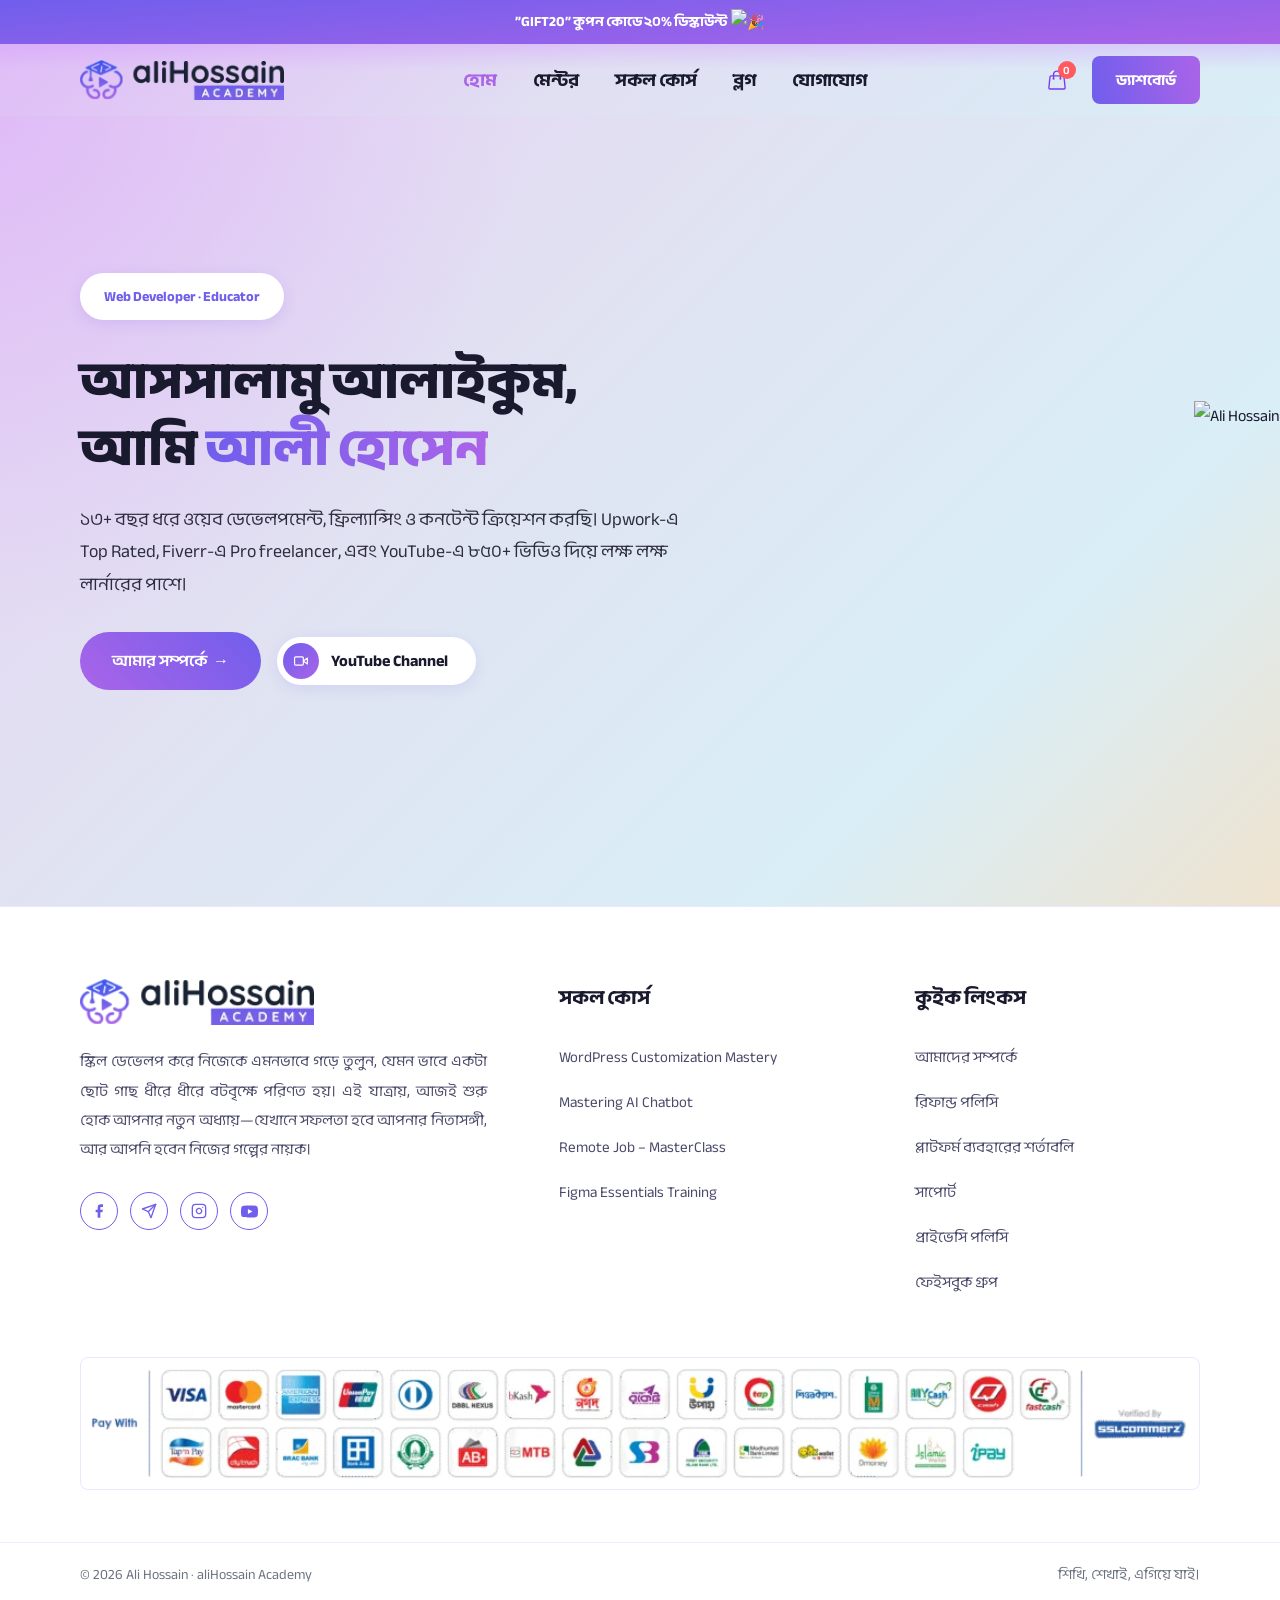
==== commit 92eafc52: "style: update about section layout and enhance text readability" ====
--- a/about.html
+++ b/about.html
@@ -84,8 +84,8 @@
         </h1>
         <p class="about-hero-desc">
           ১৩+ বছর ধরে ওয়েব ডেভেলপমেন্ট, ফ্রিল্যান্সিং ও কনটেন্ট ক্রিয়েশন করছি।
-          Upwork-এ Top Rated, Fiverr-এ Pro freelancer, এবং YouTube-এ ৮৫০+
-          ভিডিও দিয়ে লক্ষ লক্ষ লার্নারের পাশে।
+          Upwork-এ Top Rated, Fiverr-এ Pro freelancer, এবং YouTube-এ ৮৫০+ ভিডিও
+          দিয়ে লক্ষ লক্ষ লার্নারের পাশে।
         </p>
         <div class="about-hero-actions">
           <a href="#" class="about-cta-btn">আমার সম্পর্কে &nbsp;→</a>
@@ -110,7 +110,13 @@
         </div>
       </div>
       <div class="about-hero-image">
-        <img src="img/alihossainseetingnew-551x1024.webp" alt="Ali Hossain" />
+        <img
+          width="551"
+          height="1024"
+          sizes="(max-width: 551px) 100vw, 551px"
+          src="img/alihossainseetingnew-551x1024.web"
+          alt="Ali Hossain"
+        />
       </div>
     </section>
 
--- a/style.css
+++ b/style.css
@@ -263,7 +263,7 @@
   display: flex;
   align-items: center;
   justify-content: space-between;
-  gap: 40px;
+  gap: 24px;
   padding: 0 0 60px 80px;
   min-height: calc(100vh - 110px);
   overflow: hidden;
@@ -294,9 +294,9 @@
 }
 
 .about-hero-text h1 {
-  font-size: 46px;
+  font-size: 52px;
   font-weight: 800;
-  line-height: 1.35;
+  line-height: 1.3;
   color: #1a1a2e;
   margin-bottom: 20px;
 }
@@ -313,7 +313,7 @@
 }
 
 .about-hero-desc {
-  font-size: 17px;
+  font-size: 18px;
   line-height: 1.8;
   color: #2d2d3f;
   margin-bottom: 32px;
@@ -394,12 +394,9 @@
 
 .about-hero-image {
   flex-shrink: 0;
-  align-self: flex-end;
-  height: calc(100vh - 110px);
-  margin-left: -220px;
-  margin-right: -80px;
-  display: flex;
-  align-items: flex-end;
+  align-self: center;
+  display: flex;
+  align-items: center;
 }
 
 .about-hero-image img {
@@ -411,7 +408,7 @@
 
 @media (max-width: 1300px) {
   .about-hero-image {
-    margin-left: -100px;
+    margin-left: 0;
   }
 }
 
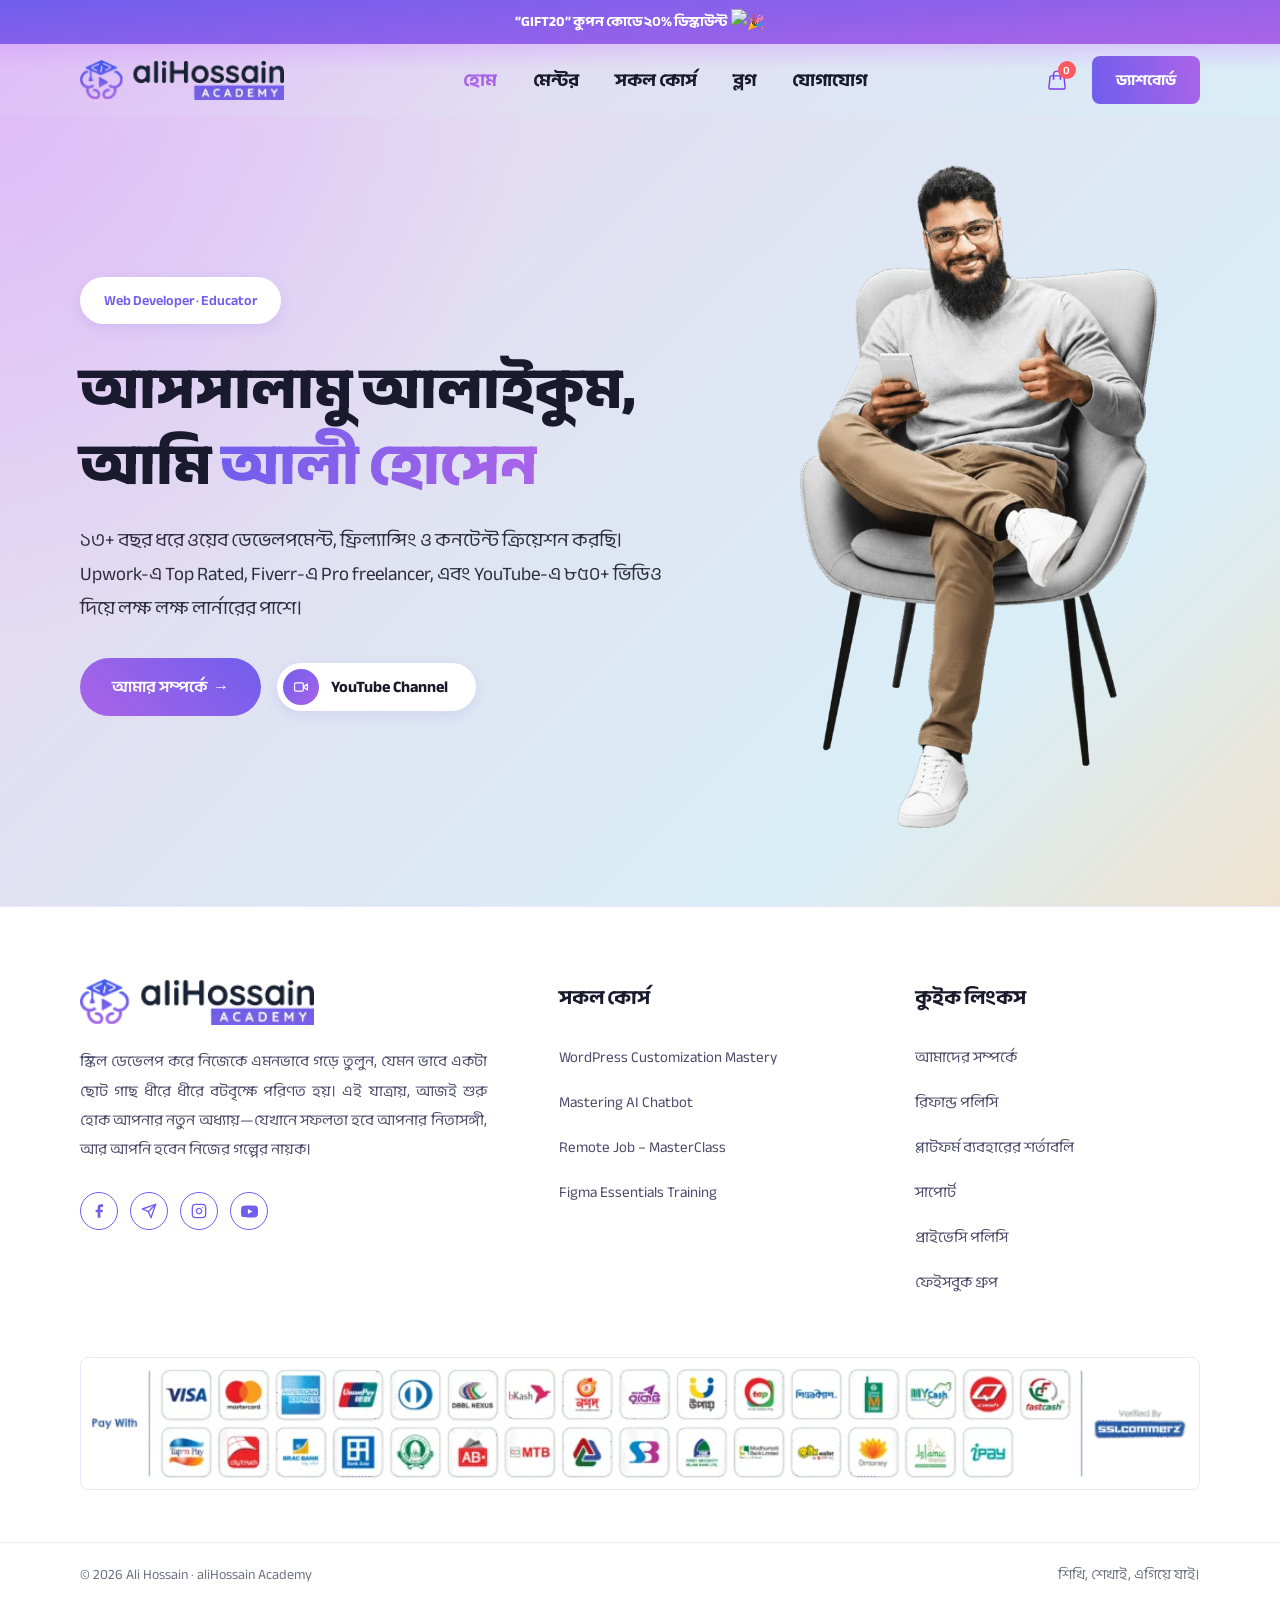
==== commit 95c81fcb: "fix: update image source format for about section" ====
--- a/about.html
+++ b/about.html
@@ -114,7 +114,7 @@
           width="551"
           height="1024"
           sizes="(max-width: 551px) 100vw, 551px"
-          src="img/alihossainseetingnew-551x1024.web"
+          src="img/alihossainseetingnew-551x1024.webp"
           alt="Ali Hossain"
         />
       </div>
--- a/style.css
+++ b/style.css
@@ -264,7 +264,7 @@
   align-items: center;
   justify-content: space-between;
   gap: 24px;
-  padding: 0 0 60px 80px;
+  padding: 30px 60px 60px 80px;
   min-height: calc(100vh - 110px);
   overflow: hidden;
   background:
@@ -286,7 +286,7 @@
   background: #ffffff;
   color: var(--pro-primary);
   font-size: 14px;
-  font-weight: 700;
+  font-weight: 600;
   padding: 10px 24px;
   border-radius: 999px;
   box-shadow: 0 4px 14px rgba(112, 94, 236, 0.15);
@@ -294,7 +294,7 @@
 }
 
 .about-hero-text h1 {
-  font-size: 52px;
+  font-size: 58px;
   font-weight: 800;
   line-height: 1.3;
   color: #1a1a2e;
@@ -313,7 +313,7 @@
 }
 
 .about-hero-desc {
-  font-size: 18px;
+  font-size: 19px;
   line-height: 1.8;
   color: #2d2d3f;
   margin-bottom: 32px;
@@ -401,8 +401,8 @@
 
 .about-hero-image img {
   height: 100%;
-  width: auto;
-  max-width: 480px;
+  width: 85%;
+  max-width: 420px;
   display: block;
 }
 
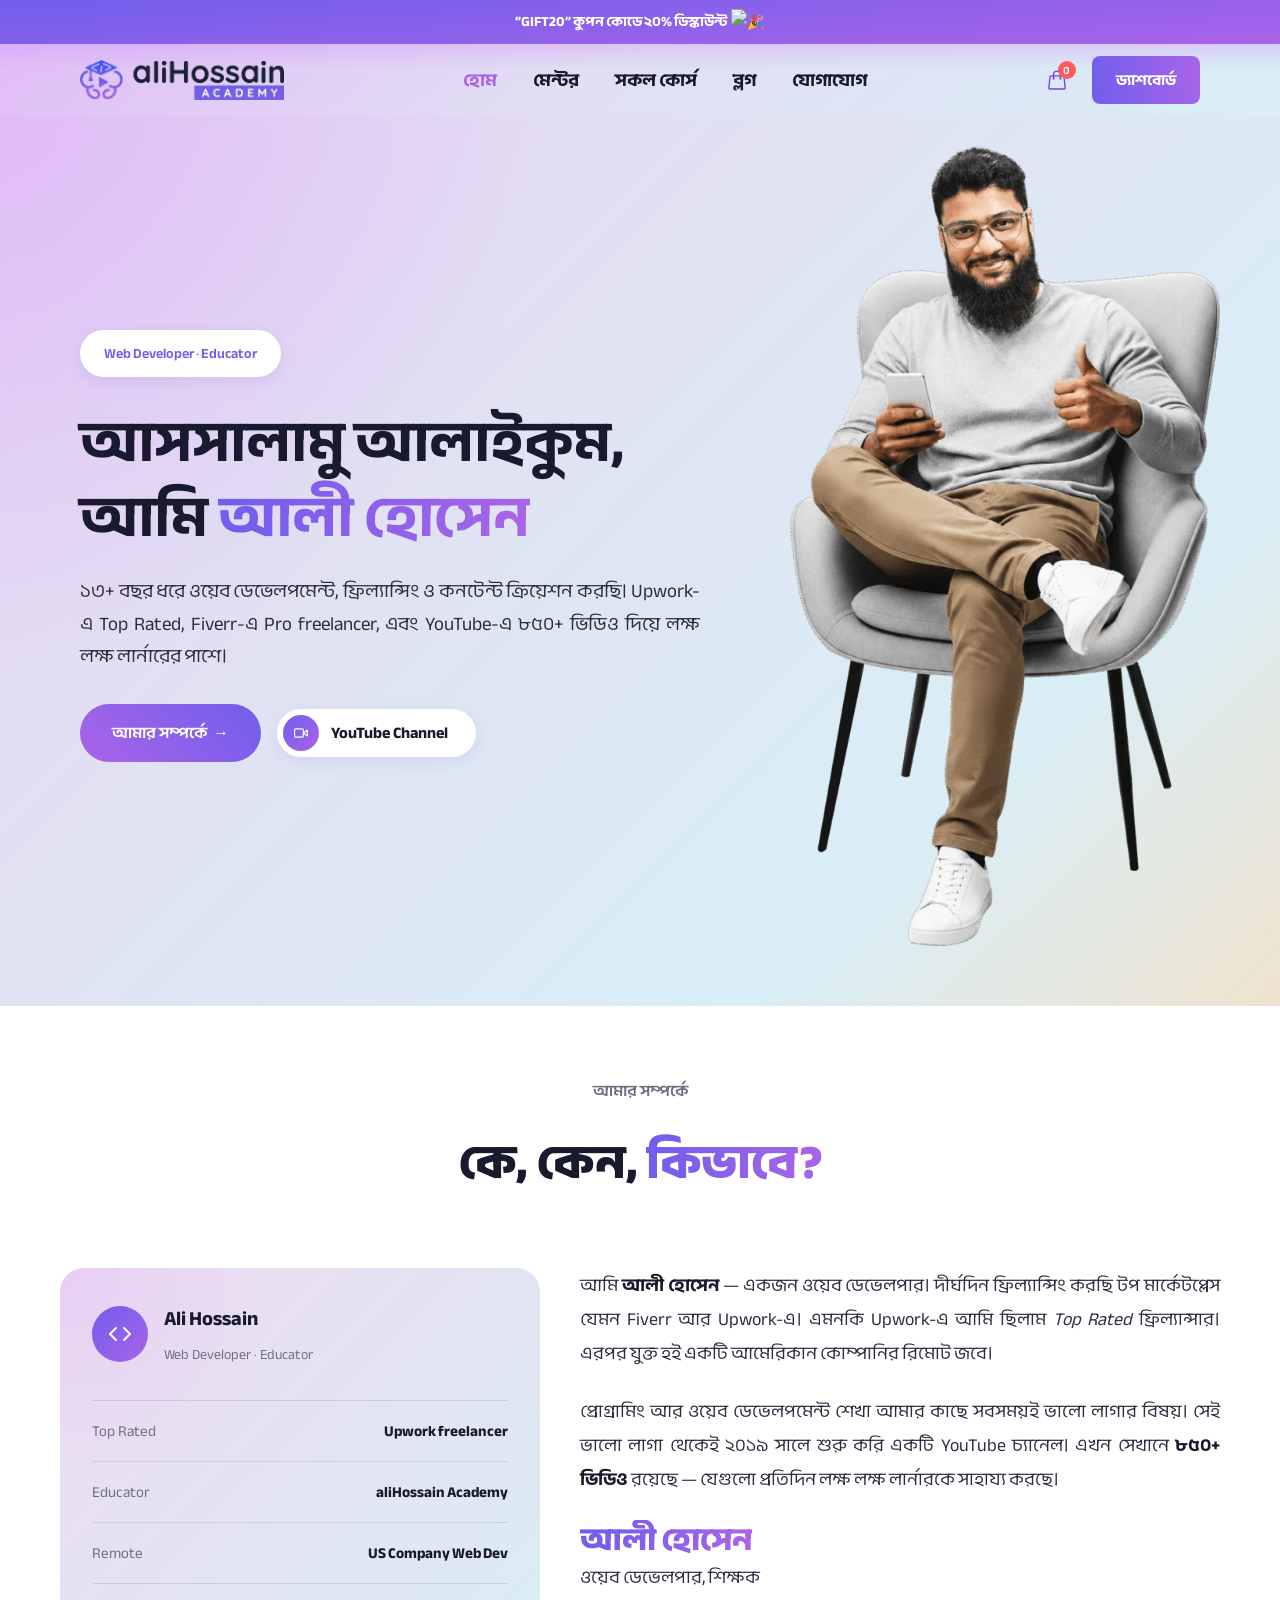
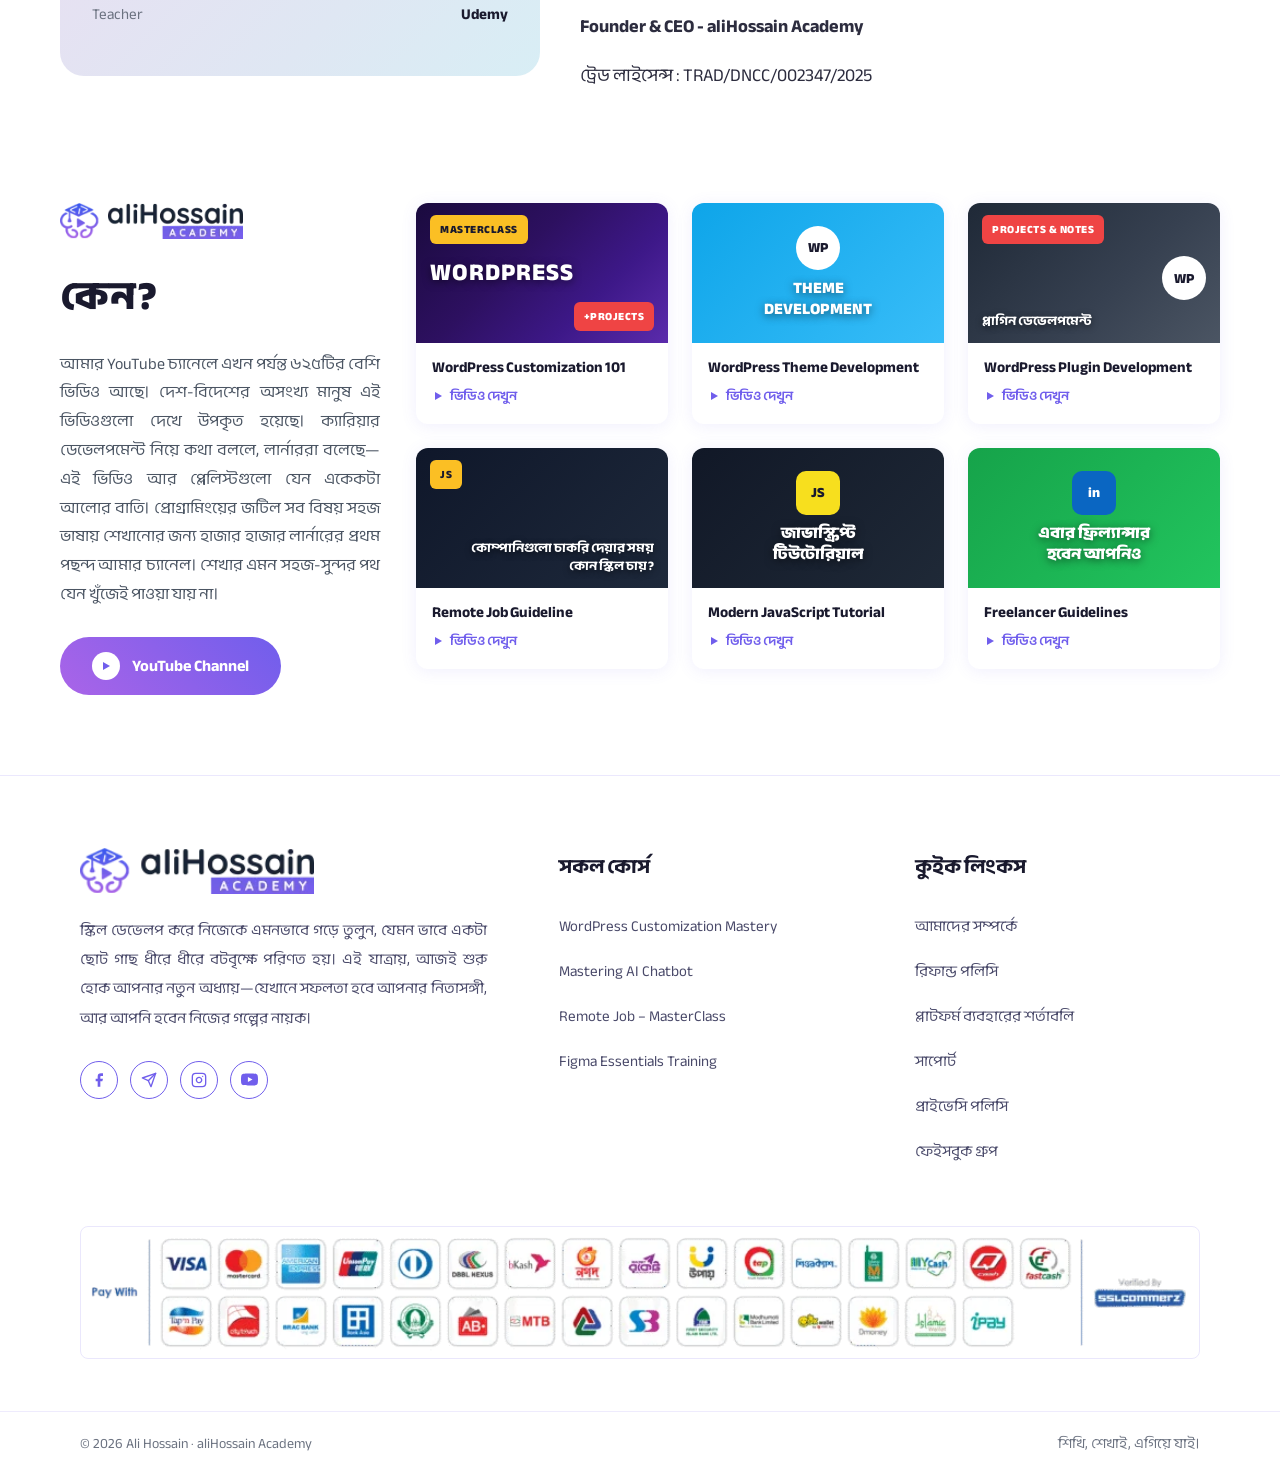
==== commit fe3dcba5: "feat: add about story section with profile details and video highlights" ====
--- a/about.html
+++ b/about.html
@@ -120,6 +120,255 @@
       </div>
     </section>
 
+    <section class="about-story">
+      <div class="about-story-header">
+        <span class="about-story-tag">আমার সম্পর্কে</span>
+        <h2 class="about-story-title">কে, কেন, <span>কিভাবে?</span></h2>
+      </div>
+
+      <div class="about-story-content">
+        <div class="about-profile-card">
+          <div class="profile-card-header">
+            <div class="profile-icon">
+              <svg
+                width="24"
+                height="24"
+                viewBox="0 0 24 24"
+                fill="none"
+                stroke="#ffffff"
+                stroke-width="2"
+                stroke-linecap="round"
+                stroke-linejoin="round"
+              >
+                <polyline points="16 18 22 12 16 6" />
+                <polyline points="8 6 2 12 8 18" />
+              </svg>
+            </div>
+            <div>
+              <h3>Ali Hossain</h3>
+              <p>Web Developer &middot; Educator</p>
+            </div>
+          </div>
+          <ul class="profile-stats">
+            <li>
+              <span class="stat-label">Top Rated</span>
+              <span class="stat-value">Upwork freelancer</span>
+            </li>
+            <li>
+              <span class="stat-label">Educator</span>
+              <span class="stat-value">aliHossain Academy</span>
+            </li>
+            <li>
+              <span class="stat-label">Remote</span>
+              <span class="stat-value">US Company Web Dev</span>
+            </li>
+            <li>
+              <span class="stat-label">Teacher</span>
+              <span class="stat-value">Udemy</span>
+            </li>
+          </ul>
+        </div>
+
+        <div class="about-story-text">
+          <p>
+            আমি <strong>আলী হোসেন</strong> &mdash; একজন ওয়েব ডেভেলপার। দীর্ঘদিন
+            ফ্রিল্যান্সিং করছি টপ মার্কেটপ্লেস যেমন Fiverr আর Upwork-এ। এমনকি
+            Upwork-এ আমি ছিলাম <em>Top Rated</em>
+            ফ্রিল্যান্সার। এরপর যুক্ত হই একটি আমেরিকান কোম্পানির রিমোট জবে।
+          </p>
+          <p>
+            প্রোগ্রামিং আর ওয়েব ডেভেলপমেন্ট শেখা আমার কাছে সবসময়ই ভালো লাগার
+            বিষয়। সেই ভালো লাগা থেকেই ২০১৯ সালে শুরু করি একটি YouTube চ্যানেল।
+            এখন সেখানে <strong>৮৫০+ ভিডিও</strong> রয়েছে &mdash; যেগুলো
+            প্রতিদিন লক্ষ লক্ষ লার্নারকে সাহায্য করছে।
+          </p>
+          <div class="about-story-sm">
+            <h3 class="about-signature-name">আলী হোসেন</h3>
+            <p class="about-signature-role">ওয়েব ডেভেলপার, শিক্ষক</p>
+            <p class="about-signature-org">
+              Founder &amp; CEO - aliHossain Academy
+            </p>
+            <p class="about-signature-license">
+              ট্রেড লাইসেন্স : TRAD/DNCC/002347/2025
+            </p>
+          </div>
+        </div>
+      </div>
+    </section>
+
+    <section class="why-section">
+      <div class="why-inner">
+        <div class="why-content">
+          <div class="why-left">
+            <div class="why-logo">
+              <img
+                src="img/aliHossain-Academy-Logo.webp"
+                alt="aliHossain Academy"
+              />
+            </div>
+            <h2 class="why-heading">কেন?</h2>
+            <p class="why-desc">
+              আমার YouTube চ্যানেলে এখন পর্যন্ত ৬২৫টির বেশি ভিডিও আছে।
+              দেশ-বিদেশের অসংখ্য মানুষ এই ভিডিওগুলো দেখে উপকৃত হয়েছে।
+              ক্যারিয়ার ডেভেলপমেন্ট নিয়ে কথা বললে, লার্নাররা বলেছে&mdash;এই
+              ভিডিও আর প্লেলিস্টগুলো যেন একেকটা আলোর বাতি। প্রোগ্রামিংয়ের
+              জটিল সব বিষয় সহজ ভাষায় শেখানোর জন্য হাজার হাজার লার্নারের
+              প্রথম পছন্দ আমার চ্যানেল। শেখার এমন সহজ-সুন্দর পথ যেন খুঁজেই
+              পাওয়া যায় না।
+            </p>
+            <a href="#" class="why-youtube-btn">
+              <span class="why-play-icon">
+                <svg width="12" height="12" viewBox="0 0 24 24" fill="#705eec">
+                  <polygon points="6 4 20 12 6 20" />
+                </svg>
+              </span>
+              YouTube Channel
+            </a>
+          </div>
+
+          <div class="why-videos">
+            <div class="video-card">
+              <div class="video-thumb thumb-v1">
+                <div class="thumb-overlay thumb-overlay-split">
+                  <span class="thumb-badge badge-yellow">MASTERCLASS</span>
+                  <span class="thumb-title-lg">WORDPRESS</span>
+                  <span class="thumb-badge badge-red thumb-badge-end"
+                    >+PROJECTS</span
+                  >
+                </div>
+              </div>
+              <h3 class="video-title">WordPress Customization 101</h3>
+              <a href="#" class="video-link">
+                <svg
+                  width="12"
+                  height="12"
+                  viewBox="0 0 24 24"
+                  fill="currentColor"
+                >
+                  <polygon points="6 4 20 12 6 20" />
+                </svg>
+                ভিডিও দেখুন
+              </a>
+            </div>
+
+            <div class="video-card">
+              <div class="video-thumb thumb-v2">
+                <div class="thumb-overlay thumb-overlay-center">
+                  <span class="thumb-icon-circle thumb-icon-wp">WP</span>
+                  <span class="thumb-title-md">THEME<br />DEVELOPMENT</span>
+                </div>
+              </div>
+              <h3 class="video-title">WordPress Theme Development</h3>
+              <a href="#" class="video-link">
+                <svg
+                  width="12"
+                  height="12"
+                  viewBox="0 0 24 24"
+                  fill="currentColor"
+                >
+                  <polygon points="6 4 20 12 6 20" />
+                </svg>
+                ভিডিও দেখুন
+              </a>
+            </div>
+
+            <div class="video-card">
+              <div class="video-thumb thumb-v3">
+                <div class="thumb-overlay thumb-overlay-split">
+                  <span class="thumb-badge badge-red">PROJECTS &amp; NOTES</span>
+                  <span class="thumb-icon-circle thumb-icon-wp thumb-icon-end"
+                    >WP</span
+                  >
+                  <span class="thumb-title-sm">প্লাগিন ডেভেলপমেন্ট</span>
+                </div>
+              </div>
+              <h3 class="video-title">WordPress Plugin Development</h3>
+              <a href="#" class="video-link">
+                <svg
+                  width="12"
+                  height="12"
+                  viewBox="0 0 24 24"
+                  fill="currentColor"
+                >
+                  <polygon points="6 4 20 12 6 20" />
+                </svg>
+                ভিডিও দেখুন
+              </a>
+            </div>
+
+            <div class="video-card">
+              <div class="video-thumb thumb-v4">
+                <div class="thumb-overlay thumb-overlay-split">
+                  <span class="thumb-badge badge-yellow">JS</span>
+                  <span class="thumb-title-sm thumb-title-end">
+                    কোম্পানিগুলো চাকরি দেয়ার সময়<br />কোন স্কিল চায়?
+                  </span>
+                </div>
+              </div>
+              <h3 class="video-title">Remote Job Guideline</h3>
+              <a href="#" class="video-link">
+                <svg
+                  width="12"
+                  height="12"
+                  viewBox="0 0 24 24"
+                  fill="currentColor"
+                >
+                  <polygon points="6 4 20 12 6 20" />
+                </svg>
+                ভিডিও দেখুন
+              </a>
+            </div>
+
+            <div class="video-card">
+              <div class="video-thumb thumb-v5">
+                <div class="thumb-overlay thumb-overlay-center">
+                  <span class="thumb-icon-square thumb-icon-js">JS</span>
+                  <span class="thumb-title-md"
+                    >জাভাস্ক্রিপ্ট<br />টিউটোরিয়াল</span
+                  >
+                </div>
+              </div>
+              <h3 class="video-title">Modern JavaScript Tutorial</h3>
+              <a href="#" class="video-link">
+                <svg
+                  width="12"
+                  height="12"
+                  viewBox="0 0 24 24"
+                  fill="currentColor"
+                >
+                  <polygon points="6 4 20 12 6 20" />
+                </svg>
+                ভিডিও দেখুন
+              </a>
+            </div>
+
+            <div class="video-card">
+              <div class="video-thumb thumb-v6">
+                <div class="thumb-overlay thumb-overlay-center">
+                  <span class="thumb-icon-square thumb-icon-linkedin">in</span>
+                  <span class="thumb-title-md"
+                    >এবার ফ্রিল্যান্সার<br />হবেন আপনিও</span
+                  >
+                </div>
+              </div>
+              <h3 class="video-title">Freelancer Guidelines</h3>
+              <a href="#" class="video-link">
+                <svg
+                  width="12"
+                  height="12"
+                  viewBox="0 0 24 24"
+                  fill="currentColor"
+                >
+                  <polygon points="6 4 20 12 6 20" />
+                </svg>
+                ভিডিও দেখুন
+              </a>
+            </div>
+          </div>
+        </div>
+      </div>
+    </section>
+
     <footer class="site-footer">
       <!-- Main 3-column area -->
       <div class="footer-main">
--- a/style.css
+++ b/style.css
@@ -277,7 +277,7 @@
 }
 
 .about-hero-text {
-  max-width: 600px;
+  max-width: 700px;
   flex-shrink: 0;
 }
 
@@ -294,8 +294,8 @@
 }
 
 .about-hero-text h1 {
-  font-size: 58px;
-  font-weight: 800;
+  font-size: 68px;
+  font-weight: 700;
   line-height: 1.3;
   color: #1a1a2e;
   margin-bottom: 20px;
@@ -313,10 +313,11 @@
 }
 
 .about-hero-desc {
-  font-size: 19px;
-  line-height: 1.8;
+  font-size: 20px;
+  line-height: 1.7;
   color: #2d2d3f;
   margin-bottom: 32px;
+  text-align: justify;
 }
 
 .about-hero-actions {
@@ -397,18 +398,31 @@
   align-self: center;
   display: flex;
   align-items: center;
+  margin-left: -50px;
 }
 
 .about-hero-image img {
   height: 100%;
-  width: 85%;
-  max-width: 420px;
+  width: 100%;
+  max-width: 430px;
   display: block;
 }
 
 @media (max-width: 1300px) {
   .about-hero-image {
     margin-left: 0;
+  }
+
+  .about-hero-text {
+    max-width: 620px;
+  }
+
+  .about-hero-text h1 {
+    font-size: 58px;
+  }
+
+  .about-hero-desc {
+    font-size: 19px;
   }
 }
 
@@ -426,7 +440,11 @@
   }
 
   .about-hero-text h1 {
-    font-size: 36px;
+    font-size: 40px;
+  }
+
+  .about-hero-desc {
+    font-size: 18px;
   }
 
   .about-hero-actions {
@@ -443,17 +461,17 @@
   .about-hero-image img {
     height: auto;
     width: 100%;
-    max-width: 360px;
+    max-width: 380px;
   }
 }
 
 @media (max-width: 820px) {
   .about-hero-text h1 {
-    font-size: 30px;
+    font-size: 32px;
   }
 
   .about-hero-desc {
-    font-size: 16px;
+    font-size: 17px;
   }
 }
 
@@ -463,7 +481,7 @@
   }
 
   .about-hero-text h1 {
-    font-size: 26px;
+    font-size: 28px;
   }
 
   .about-hero-actions {
@@ -478,7 +496,572 @@
   }
 
   .about-hero-image img {
-    max-width: 280px;
+    max-width: 320px;
+  }
+}
+
+/* About story section */
+.about-story {
+  padding: 80px 80px 60px;
+  text-align: center;
+  background: #ffffff;
+}
+
+.about-story-tag {
+  display: block;
+  font-size: 16px;
+  font-weight: 600;
+  color: #6b7280;
+  margin-bottom: 12px;
+}
+
+.about-story-title {
+  font-size: 48px;
+  font-weight: 800;
+  color: #1a1a2e;
+  margin-bottom: 60px;
+}
+
+.about-story-title span {
+  background: linear-gradient(
+    90deg,
+    var(--pro-primary) 0%,
+    var(--pro-secondary) 100%
+  );
+  -webkit-background-clip: text;
+  -webkit-text-fill-color: transparent;
+  background-clip: text;
+}
+
+.about-story-content {
+  display: flex;
+  align-items: flex-start;
+  gap: 60px;
+  text-align: left;
+  max-width: 1280px;
+  margin: 0 auto;
+}
+
+.about-profile-card {
+  flex: 0 0 540px;
+  background:
+    radial-gradient(
+      circle at top left,
+      rgba(196, 132, 255, 0.18),
+      transparent 35%
+    ),
+    linear-gradient(135deg, #f0dff1 0%, #e6e1f2 35%, #dfe7f3 70%, #d8eef5 100%);
+  border-radius: 24px;
+  padding: 40px;
+}
+
+.profile-card-header {
+  display: flex;
+  align-items: center;
+  gap: 16px;
+  margin-bottom: 32px;
+}
+
+.profile-icon {
+  width: 56px;
+  height: 56px;
+  border-radius: 50%;
+  background: linear-gradient(
+    135deg,
+    var(--pro-primary) 0%,
+    var(--pro-secondary) 100%
+  );
+  display: flex;
+  align-items: center;
+  justify-content: center;
+  flex-shrink: 0;
+}
+
+.profile-card-header h3 {
+  font-size: 20px;
+  font-weight: 700;
+  color: #1a1a2e;
+  margin-bottom: 4px;
+}
+
+.profile-card-header p {
+  font-size: 14px;
+  color: #6b7280;
+}
+
+.profile-stats {
+  list-style: none;
+}
+
+.profile-stats li {
+  display: flex;
+  justify-content: space-between;
+  align-items: center;
+  padding: 16px 0;
+  border-top: 1px solid rgba(26, 26, 46, 0.1);
+}
+
+.stat-label {
+  font-size: 15px;
+  color: #6b7280;
+}
+
+.stat-value {
+  font-size: 15px;
+  font-weight: 700;
+  color: #1a1a2e;
+}
+
+.about-story-text {
+  flex: 1;
+}
+
+.about-story-text p {
+  font-size: 18px;
+  /* line-height: 1.8; */
+  color: #2d2d3f;
+  text-align: justify;
+  margin-bottom: 24px;
+}
+
+.about-story-text strong {
+  color: #1a1a2e;
+}
+
+.about-signature-name {
+  font-size: 32px;
+  font-weight: 800;
+  line-height: 1.3;
+  margin-bottom: 4px;
+  display: inline-block;
+  background: linear-gradient(
+    90deg,
+    var(--pro-primary) 0%,
+    var(--pro-secondary) 100%
+  );
+  -webkit-background-clip: text;
+  -webkit-text-fill-color: transparent;
+  background-clip: text;
+}
+
+.about-signature-role {
+  font-size: 16px;
+  line-height: 1.4;
+  color: #2d2d3f;
+  margin-bottom: 2px;
+}
+
+.about-signature-org {
+  font-size: 16px;
+  font-weight: 700;
+  line-height: 1.4;
+  color: #1a1a2e;
+  margin-bottom: 2px;
+}
+
+.about-signature-license {
+  font-size: 14px;
+  line-height: 1.4;
+  color: #6b7280;
+  margin-bottom: 0;
+}
+
+@media (max-width: 1300px) {
+  .about-story {
+    padding: 70px 60px 50px;
+  }
+
+  .about-story-content {
+    gap: 40px;
+  }
+
+  .about-profile-card {
+    flex: 0 0 480px;
+    padding: 32px;
+  }
+}
+
+@media (max-width: 1100px) {
+  .about-story-content {
+    flex-direction: column;
+  }
+
+  .about-profile-card {
+    flex: 1;
+    width: 100%;
+  }
+
+  .about-story-title {
+    font-size: 40px;
+  }
+}
+
+@media (max-width: 820px) {
+  .about-story {
+    padding: 60px 40px 40px;
+  }
+
+  .about-story-title {
+    font-size: 32px;
+    margin-bottom: 40px;
+  }
+
+  .about-story-text p {
+    font-size: 17px;
+  }
+}
+
+@media (max-width: 540px) {
+  .about-story {
+    padding: 50px 20px 30px;
+  }
+
+  .about-story-title {
+    font-size: 26px;
+  }
+
+  .about-profile-card {
+    padding: 28px;
+  }
+
+  .about-story-text p {
+    font-size: 16px;
+    text-align: left;
+  }
+
+  .about-signature-name {
+    font-size: 26px;
+  }
+}
+
+/* Why / video channel section */
+.why-section {
+  background: #ffffff;
+  padding: 40px 80px 90px;
+}
+
+.why-content {
+  display: flex;
+  align-items: flex-start;
+  gap: 50px;
+  max-width: 1360px;
+  margin: 0 auto;
+}
+
+.why-left {
+  flex: 0 0 380px;
+}
+
+.why-logo img {
+  height: 36px;
+  display: block;
+  margin-bottom: 20px;
+}
+
+.why-heading {
+  font-size: 40px;
+  font-weight: 800;
+  color: #1a1a2e;
+  margin-bottom: 16px;
+}
+
+.why-desc {
+  font-size: 16px;
+  line-height: 1.8;
+  color: #4b5563;
+  text-align: justify;
+  margin-bottom: 28px;
+}
+
+.why-youtube-btn {
+  display: inline-flex;
+  align-items: center;
+  gap: 12px;
+  background-image: linear-gradient(
+    45deg,
+    var(--e-global-color-secondary) 0%,
+    var(--e-global-color-primary) 100%
+  );
+  color: #ffffff;
+  text-decoration: none;
+  font-size: 16px;
+  font-weight: 700;
+  padding: 14px 32px;
+  border-radius: 999px;
+  transition:
+    background-image 0.3s ease,
+    transform 0.2s ease,
+    box-shadow 0.2s ease;
+}
+
+.why-youtube-btn:hover {
+  background-image: linear-gradient(
+    180deg,
+    var(--e-global-color-primary) 0%,
+    var(--e-global-color-secondary) 100%
+  );
+  transform: translateY(-2px);
+  box-shadow: 0 8px 20px rgba(112, 94, 236, 0.3);
+}
+
+.why-play-icon {
+  display: flex;
+  align-items: center;
+  justify-content: center;
+  width: 28px;
+  height: 28px;
+  border-radius: 50%;
+  background: #ffffff;
+  flex-shrink: 0;
+}
+
+.why-videos {
+  flex: 1;
+  display: grid;
+  grid-template-columns: repeat(3, 1fr);
+  gap: 24px;
+}
+
+.video-card {
+  background: #ffffff;
+  border-radius: 12px;
+  overflow: hidden;
+  box-shadow: 0 2px 16px rgba(112, 94, 236, 0.1);
+  display: flex;
+  flex-direction: column;
+  transition:
+    transform 0.25s ease,
+    box-shadow 0.25s ease;
+}
+
+.video-card:hover {
+  transform: translateY(-4px);
+  box-shadow: 0 8px 24px rgba(112, 94, 236, 0.18);
+}
+
+.video-thumb {
+  position: relative;
+  height: 140px;
+  overflow: hidden;
+}
+
+.thumb-overlay {
+  position: absolute;
+  inset: 0;
+  display: flex;
+  padding: 12px 14px;
+}
+
+.thumb-overlay-split {
+  flex-direction: column;
+  justify-content: space-between;
+  align-items: flex-start;
+}
+
+.thumb-overlay-center {
+  flex-direction: column;
+  align-items: center;
+  justify-content: center;
+  text-align: center;
+  gap: 8px;
+}
+
+.thumb-badge {
+  display: inline-block;
+  font-size: 11px;
+  font-weight: 800;
+  padding: 4px 10px;
+  border-radius: 6px;
+  letter-spacing: 0.5px;
+  text-transform: uppercase;
+}
+
+.badge-yellow {
+  background: #fbbf24;
+  color: #1a1a2e;
+}
+
+.badge-red {
+  background: #ef4444;
+  color: #ffffff;
+}
+
+.thumb-badge-end {
+  align-self: flex-end;
+}
+
+.thumb-title-lg {
+  font-size: 24px;
+  font-weight: 800;
+  color: #ffffff;
+  letter-spacing: 1px;
+  text-shadow: 0 2px 8px rgba(0, 0, 0, 0.5);
+}
+
+.thumb-title-md {
+  font-size: 16px;
+  font-weight: 800;
+  color: #ffffff;
+  line-height: 1.3;
+  text-shadow: 0 2px 8px rgba(0, 0, 0, 0.5);
+}
+
+.thumb-title-sm {
+  font-size: 13px;
+  font-weight: 700;
+  color: #ffffff;
+  line-height: 1.4;
+  text-shadow: 0 2px 6px rgba(0, 0, 0, 0.5);
+}
+
+.thumb-title-end {
+  align-self: flex-end;
+  text-align: right;
+}
+
+.thumb-icon-circle {
+  display: flex;
+  align-items: center;
+  justify-content: center;
+  width: 44px;
+  height: 44px;
+  border-radius: 50%;
+  background: #ffffff;
+  color: #1a1a2e;
+  font-size: 14px;
+  font-weight: 800;
+}
+
+.thumb-icon-end {
+  align-self: flex-end;
+}
+
+.thumb-icon-square {
+  display: flex;
+  align-items: center;
+  justify-content: center;
+  width: 44px;
+  height: 44px;
+  border-radius: 10px;
+  font-size: 14px;
+  font-weight: 800;
+}
+
+.thumb-icon-js {
+  background: #f7df1e;
+  color: #1a1a2e;
+}
+
+.thumb-icon-linkedin {
+  background: #0a66c2;
+  color: #ffffff;
+}
+
+.thumb-v1 {
+  background: linear-gradient(
+    135deg,
+    #1a0a3e 0%,
+    #2d1060 40%,
+    #3d1888 70%,
+    #5b2bac 100%
+  );
+}
+
+.thumb-v2 {
+  background: linear-gradient(135deg, #0ea5e9 0%, #38bdf8 100%);
+}
+
+.thumb-v3 {
+  background: linear-gradient(135deg, #1f2937 0%, #374151 60%, #4b5563 100%);
+}
+
+.thumb-v4 {
+  background: linear-gradient(135deg, #0f172a 0%, #1e293b 100%);
+}
+
+.thumb-v5 {
+  background: linear-gradient(135deg, #111827 0%, #1f2937 100%);
+}
+
+.thumb-v6 {
+  background: linear-gradient(135deg, #16a34a 0%, #22c55e 100%);
+}
+
+.video-title {
+  font-size: 15px;
+  font-weight: 700;
+  color: #1a1a2e;
+  line-height: 1.4;
+  padding: 14px 16px 6px;
+}
+
+.video-link {
+  display: flex;
+  align-items: center;
+  gap: 6px;
+  font-size: 13px;
+  font-weight: 600;
+  color: var(--pro-primary);
+  text-decoration: none;
+  padding: 0 16px 16px;
+  margin-top: auto;
+}
+
+@media (max-width: 1300px) {
+  .why-section {
+    padding: 40px 60px 80px;
+  }
+
+  .why-left {
+    flex: 0 0 320px;
+  }
+
+  .why-content {
+    gap: 36px;
+  }
+}
+
+@media (max-width: 1100px) {
+  .why-content {
+    flex-direction: column;
+  }
+
+  .why-left {
+    flex: 1;
+    width: 100%;
+  }
+}
+
+@media (max-width: 820px) {
+  .why-section {
+    padding: 40px 40px 60px;
+  }
+
+  .why-heading {
+    font-size: 32px;
+  }
+
+  .why-videos {
+    grid-template-columns: repeat(2, 1fr);
+  }
+}
+
+@media (max-width: 540px) {
+  .why-section {
+    padding: 30px 20px 50px;
+  }
+
+  .why-heading {
+    font-size: 26px;
+  }
+
+  .why-desc {
+    font-size: 15px;
+    text-align: left;
+  }
+
+  .why-videos {
+    grid-template-columns: 1fr;
   }
 }
 
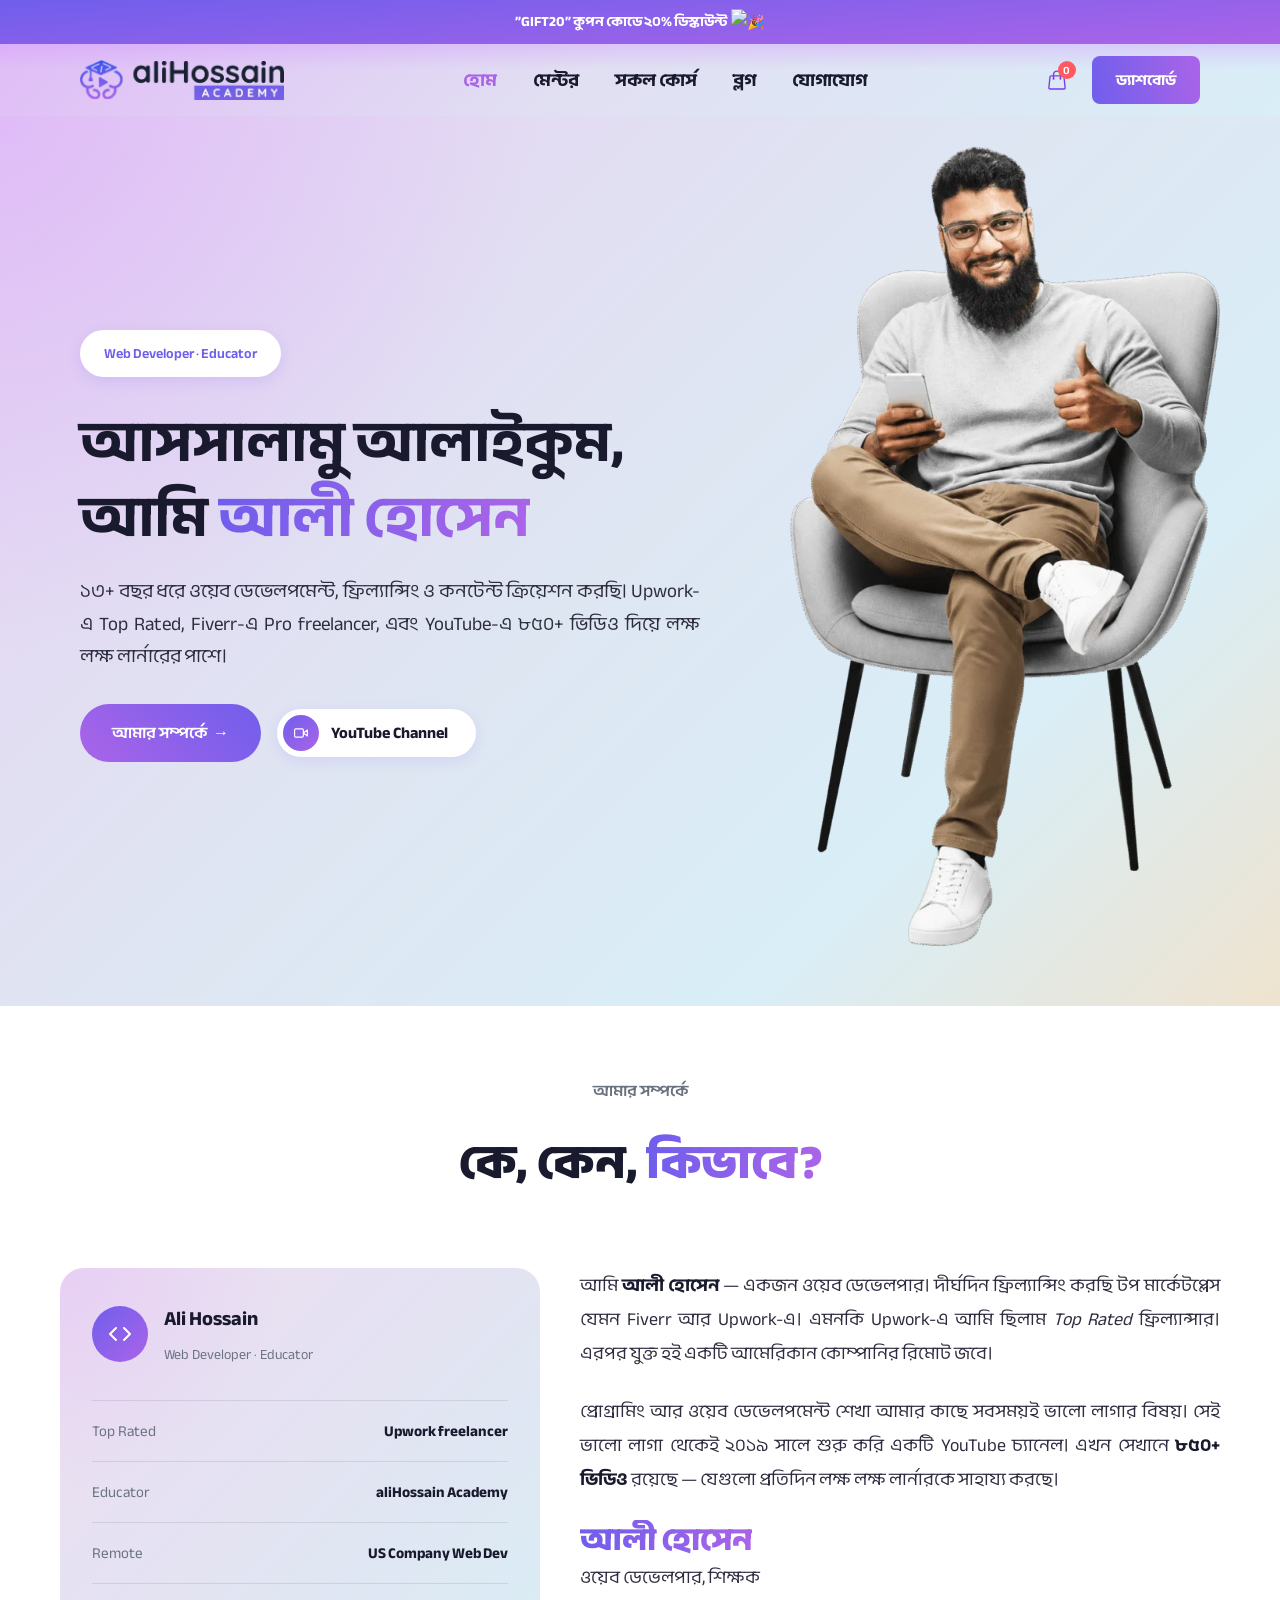
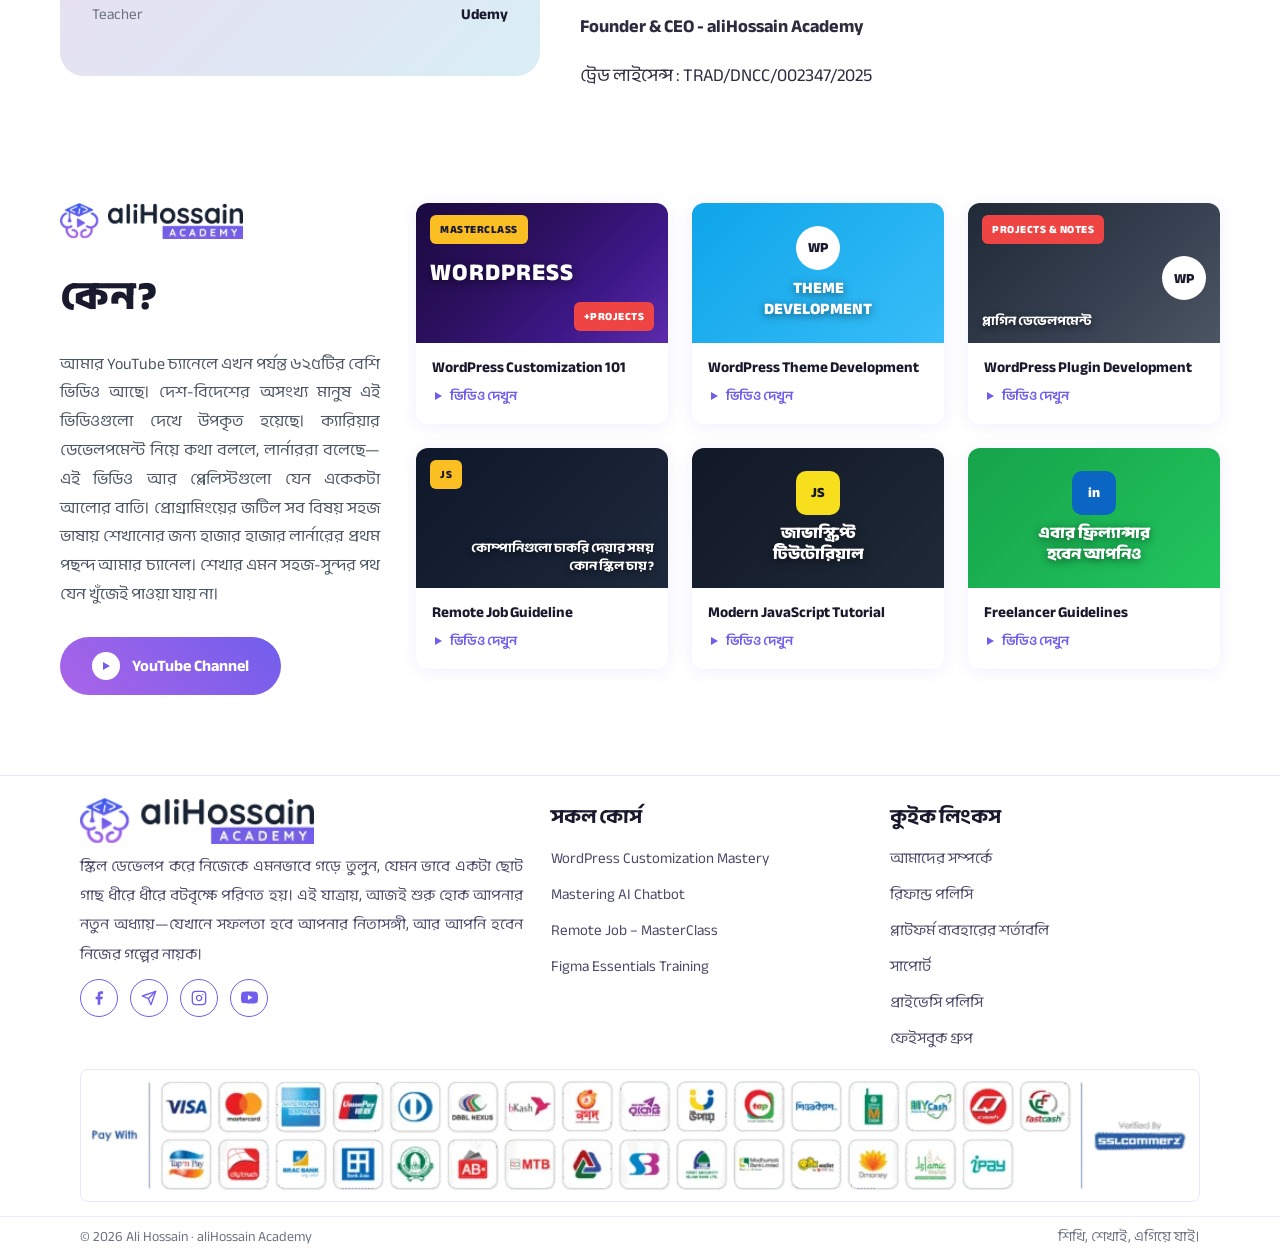
==== commit 2500fed4: "feat: add footer animation on visibility using IntersectionObserver" ====
--- a/about.html
+++ b/about.html
@@ -47,9 +47,9 @@
       <nav class="nav-links">
         <a href="http://localhost/alihossainacademy/" class="active">হোম</a>
         <a href="http://localhost/alihossainacademy/about">মেন্টর</a>
-        <a href="#">সকল কোর্স</a>
-        <a href="#">ব্লগ</a>
-        <a href="#">যোগাযোগ</a>
+        <a href="http://localhost/alihossainacademy/courses">সকল কোর্স</a>
+        <a href="http://localhost/alihossainacademy/blog">ব্লগ</a>
+        <a href="http://localhost/alihossainacademy/contact">যোগাযোগ</a>
       </nav>
 
       <div class="nav-actions">
@@ -493,5 +493,7 @@
         <p class="footer-motto">শিখি, শেখাই, এগিয়ে যাই।</p>
       </div>
     </footer>
+
+    <script src="js/footer-animate.js" defer></script>
   </body>
 </html>
--- a/style.css
+++ b/style.css
@@ -64,6 +64,17 @@
 }
 
 /* Navbar */
+@keyframes navbar-fade-down {
+  from {
+    opacity: 0;
+    transform: translateY(-16px);
+  }
+  to {
+    opacity: 1;
+    transform: translateY(0);
+  }
+}
+
 .navbar {
   display: flex;
   align-items: center;
@@ -73,11 +84,17 @@
   background:
     linear-gradient(rgba(208, 148, 255, 0.35), transparent 35%),
     linear-gradient(140deg, #e0bcf7 0%, #e1dff2 45%, #d9eef7 100%);
+  animation: navbar-fade-down 0.6s ease-out both;
 }
 
 .logo img {
   height: 40px;
   display: block;
+  transition: transform 0.25s ease;
+}
+
+.logo img:hover {
+  transform: scale(1.06);
 }
 
 .nav-links {
@@ -91,15 +108,34 @@
   color: #1a1a2e;
   font-size: 18px;
   font-weight: 700;
-  transition: filter 0.25s ease;
+  transition:
+    color 0.25s ease,
+    transform 0.25s ease;
 }
 
 .nav-links a:hover {
   color: var(--pro-primary);
+  transform: translateY(-2px);
 }
 
 .nav-links a.active {
   color: var(--e-global-color-secondary);
+}
+
+@media (prefers-reduced-motion: reduce) {
+  .navbar {
+    animation: none;
+  }
+  .logo img,
+  .nav-links a {
+    transition: none;
+  }
+  .logo img:hover {
+    transform: none;
+  }
+  .nav-links a:hover {
+    transform: none;
+  }
 }
 
 .nav-actions {
@@ -155,6 +191,10 @@
   font-weight: 700;
   padding: 10px 24px 10px 24px;
   border-radius: 8px;
+  transition:
+    background-image 0.3s ease,
+    transform 0.2s ease,
+    box-shadow 0.2s ease;
 }
 .dashboard-btn:hover {
   background-image: linear-gradient(
@@ -162,6 +202,8 @@
     var(--e-global-color-secondary) 0%,
     var(--e-global-color-primary) 100%
   );
+  transform: translateY(-2px);
+  box-shadow: 0 8px 20px rgba(112, 94, 236, 0.3);
 }
 
 /* Hero section */
@@ -233,7 +275,10 @@
   font-weight: 500;
   padding: 8px 30px 8px 30px;
   border-radius: 3px;
-  transform: 0s;
+  transition:
+    background-image 0.3s ease,
+    transform 0.2s ease,
+    box-shadow 0.2s ease;
 }
 .cta-btn:hover {
   background-image: linear-gradient(
@@ -241,6 +286,8 @@
     var(--e-global-color-primary) 0%,
     var(--e-global-color-secondary) 100%
   );
+  transform: translateY(-2px);
+  box-shadow: 0 8px 20px rgba(112, 94, 236, 0.3);
 }
 
 .hero-image {
@@ -1065,6 +1112,134 @@
   }
 }
 
+/* Blog list section */
+.blog-list-section {
+  background: var(--e-global-color-d86679e);
+  padding: 60px 80px;
+}
+
+.blog-page-layout {
+  max-width: 1360px;
+  margin: 0 auto;
+}
+
+.blog-list-grid {
+  display: grid;
+  grid-template-columns: repeat(3, 1fr);
+  gap: 28px;
+}
+
+.blog-card {
+  background: #ffffff;
+  border-radius: 12px;
+  overflow: hidden;
+  box-shadow: 0 2px 16px rgba(112, 94, 236, 0.1);
+  display: flex;
+  flex-direction: column;
+  transition:
+    transform 0.25s ease,
+    box-shadow 0.25s ease;
+}
+
+.blog-card:hover {
+  transform: translateY(-4px);
+  box-shadow: 0 8px 24px rgba(112, 94, 236, 0.18);
+}
+
+.blog-thumb {
+  position: relative;
+  height: 220px;
+  overflow: hidden;
+}
+
+.blog-thumb img {
+  width: 100%;
+  height: 100%;
+  object-fit: cover;
+  display: block;
+}
+
+.blog-card-body {
+  padding: 20px 22px 24px;
+}
+
+.blog-categories {
+  font-size: 13px;
+  font-weight: 600;
+  margin-bottom: 10px;
+}
+
+.blog-categories a {
+  color: var(--pro-primary);
+  text-decoration: none;
+}
+
+.blog-categories a:hover {
+  text-decoration: underline;
+}
+
+.blog-title {
+  font-size: 19px;
+  font-weight: 700;
+  color: #1a1a2e;
+  line-height: 1.4;
+  margin-bottom: 10px;
+  transition: color 0.3s ease;
+}
+
+.blog-title:hover {
+  color: #705eec;
+}
+
+.blog-meta {
+  font-size: 13px;
+  color: #8a7fb5;
+  margin-bottom: 14px;
+}
+
+.blog-excerpt {
+  font-size: 14px;
+  line-height: 1.75;
+  color: #6b7280;
+  text-align: justify;
+}
+
+@media (max-width: 1300px) {
+  .blog-list-section {
+    padding: 50px 60px;
+  }
+}
+
+@media (max-width: 1100px) {
+  .blog-list-grid {
+    grid-template-columns: repeat(2, 1fr);
+  }
+}
+
+@media (max-width: 820px) {
+  .blog-list-section {
+    padding: 40px 40px;
+  }
+
+  .blog-list-grid {
+    grid-template-columns: 1fr;
+  }
+}
+
+@media (max-width: 540px) {
+  .blog-list-section {
+    padding: 30px 20px;
+  }
+
+  .blog-thumb {
+    height: 190px;
+  }
+
+  .blog-title {
+    font-size: 17px;
+  }
+}
+
 /* Motivational banner */
 .motivational-banner {
   background:
@@ -1644,6 +1819,12 @@
   line-clamp: 3;
   -webkit-box-orient: vertical;
   overflow: hidden;
+  transition: color 0.2s ease;
+  cursor: pointer;
+}
+
+.course-title:hover {
+  color: #705eec;
 }
 
 .course-author {
@@ -1736,6 +1917,92 @@
 .add-to-cart-btn:hover {
   background: var(--pro-primary);
   color: #ffffff;
+}
+
+/* ── Enroll button (no price) ──────────────────────────── */
+.course-footer-enroll {
+  justify-content: center;
+}
+
+.enroll-btn {
+  width: 100%;
+  padding: 9px 14px;
+  border: 1.5px solid var(--pro-primary);
+  border-radius: 7px;
+  background: transparent;
+  color: var(--pro-primary);
+  font-size: 14px;
+  font-weight: 600;
+  font-family: "Anek Bangla", sans-serif;
+  cursor: pointer;
+  transition:
+    background 0.2s ease,
+    color 0.2s ease;
+}
+
+.enroll-btn:hover {
+  background: var(--pro-primary);
+  color: #ffffff;
+}
+
+/* ── Photo thumbnails ───────────────────────────────────── */
+.course-thumbnail-photo {
+  padding: 0;
+}
+
+.course-thumbnail-img {
+  width: 100%;
+  height: 100%;
+  object-fit: cover;
+  display: block;
+}
+
+.course-thumbnail-photo .bookmark-btn {
+  /* background: rgba(255, 255, 255, 0.9); */
+  box-shadow: 0 2px 6px rgba(0, 0, 0, 0.15);
+}
+
+.course-thumbnail-photo .bookmark-btn svg path {
+  stroke: var(--pro-primary);
+}
+
+.course-thumbnail-photo .bookmark-btn:hover {
+  background: var(--pro-primary);
+}
+
+.course-thumbnail-photo .bookmark-btn:hover svg path {
+  stroke: #ffffff;
+}
+
+/* ── Course duration (clock + time) ────────────────────── */
+.course-duration {
+  display: flex;
+  align-items: center;
+  gap: 6px;
+  font-size: 13px;
+  color: #6b7280;
+  margin-bottom: 12px;
+}
+
+.course-duration svg {
+  flex-shrink: 0;
+  color: #9ca3af;
+}
+
+/* ── Half-filled star ───────────────────────────────────── */
+.stars-filled span.star-half {
+  position: relative;
+  color: #d1d5db;
+}
+
+.stars-filled span.star-half::before {
+  content: "\2605";
+  position: absolute;
+  top: 0;
+  left: 0;
+  width: 50%;
+  overflow: hidden;
+  color: #f59e0b;
 }
 
 /* ── Responsive ─────────────────────────────────────────── */
@@ -1970,6 +2237,12 @@
     width: 80px;
     height: 80px;
   }
+}
+
+/* ── Why aliHossain Academy section ──────────────────── */
+.yt-why-section {
+  background: #ffffff;
+  overflow: hidden;
 }
 
 /* ── Top area: two columns ───────────────────────────── */
@@ -2110,15 +2383,39 @@
 }
 
 .yt-thumb-wp {
-  background: linear-gradient(135deg, #1e87c1 0%, #0d6ea0 60%, #0a4e7a 100%);
+  background-image: linear-gradient(
+      135deg,
+      rgba(30, 135, 193, 0.78) 0%,
+      rgba(13, 110, 160, 0.78) 60%,
+      rgba(10, 78, 122, 0.85) 100%
+    ),
+    url("img/Ali-Ai.webp");
+  background-size: cover;
+  background-position: center top;
 }
 
 .yt-thumb-job {
-  background: linear-gradient(135deg, #111118 0%, #1e1e30 60%, #2a2a42 100%);
+  background-image: linear-gradient(
+      135deg,
+      rgba(17, 17, 24, 0.75) 0%,
+      rgba(30, 30, 48, 0.75) 60%,
+      rgba(42, 42, 66, 0.82) 100%
+    ),
+    url("img/Ali-Ai.webp");
+  background-size: cover;
+  background-position: center top;
 }
 
 .yt-thumb-freelance {
-  background: linear-gradient(135deg, #4caf6a 0%, #d4a020 55%, #e85c20 100%);
+  background-image: linear-gradient(
+      135deg,
+      rgba(76, 175, 106, 0.75) 0%,
+      rgba(212, 160, 32, 0.7) 55%,
+      rgba(232, 92, 32, 0.78) 100%
+    ),
+    url("img/Ali-Ai.webp");
+  background-size: cover;
+  background-position: center top;
 }
 
 /* Inner overlay layout */
@@ -2758,23 +3055,44 @@
 .site-footer {
   background: #ffffff;
   border-top: 1px solid rgba(112, 94, 236, 0.14);
+  opacity: 0;
+  transform: translateY(28px);
+  transition:
+    opacity 0.7s ease,
+    transform 0.7s ease;
+}
+
+.site-footer.is-visible {
+  opacity: 1;
+  transform: translateY(0);
 }
 
 /* 3-column main area */
 .footer-main {
   display: grid;
   grid-template-columns: 2fr 1.4fr 1.4fr;
-  gap: 72px;
+  gap: 28px;
   max-width: 1360px;
   margin: 0 auto;
-  padding: 72px 80px 60px;
+  padding: 22px 80px 16px;
+}
+
+/* Footer columns - gentle hover lift */
+.footer-brand-col,
+.footer-links-col {
+  transition: transform 0.25s ease;
+}
+
+.footer-brand-col:hover,
+.footer-links-col:hover {
+  transform: translateY(-4px);
 }
 
 /* Brand column */
 .footer-logo {
   height: 46px;
   display: block;
-  margin-bottom: 22px;
+  margin-bottom: 8px;
 }
 
 .footer-tagline {
@@ -2783,7 +3101,7 @@
   line-height: 1.95;
   color: #4a4a6a;
   text-align: justify;
-  margin-bottom: 28px;
+  margin-bottom: 10px;
 }
 
 .footer-social {
@@ -2805,12 +3123,14 @@
   transition:
     background 0.2s ease,
     color 0.2s ease,
-    border-color 0.2s ease;
+    border-color 0.2s ease,
+    transform 0.2s ease;
 }
 
 .social-btn:hover {
   background: var(--pro-primary);
   color: #ffffff;
+  transform: scale(1.12);
 }
 
 /* Links columns */
@@ -2819,7 +3139,7 @@
   font-size: 20px;
   font-weight: 700;
   color: #1a1a2e;
-  margin-bottom: 26px;
+  margin-bottom: 8px;
 }
 
 .footer-links {
@@ -2828,7 +3148,7 @@
   margin: 0;
   display: flex;
   flex-direction: column;
-  gap: 15px;
+  gap: 6px;
 }
 
 .footer-links a {
@@ -2836,11 +3156,15 @@
   font-size: 15px;
   color: #4a4a6a;
   text-decoration: none;
-  transition: color 0.2s ease;
+  display: inline-block;
+  transition:
+    color 0.2s ease,
+    transform 0.2s ease;
 }
 
 .footer-links a:hover {
   color: var(--pro-primary);
+  transform: translateX(4px);
 }
 
 /* Payment strip */
@@ -2850,7 +3174,7 @@
   gap: 18px;
   max-width: 1360px;
   margin: 0 auto;
-  padding: 0 80px 52px;
+  padding: 0 80px 14px;
 }
 
 /* .payment-label {
@@ -2879,7 +3203,7 @@
 /* Bottom bar */
 .footer-bottom {
   border-top: 1px solid rgba(112, 94, 236, 0.12);
-  padding: 18px 80px;
+  padding: 6px 80px;
   display: flex;
   align-items: center;
   justify-content: space-between;
@@ -2896,36 +3220,36 @@
 /* Footer responsive */
 @media (max-width: 1100px) {
   .footer-main {
-    padding: 60px 40px 48px;
-    gap: 48px;
+    padding: 18px 40px 14px;
+    gap: 18px;
   }
   .footer-payment {
-    padding: 0 40px 44px;
+    padding: 0 40px 12px;
   }
   .footer-bottom {
-    padding: 16px 40px;
+    padding: 6px 40px;
   }
 }
 
 @media (max-width: 820px) {
   .footer-main {
     grid-template-columns: 1fr 1fr;
-    gap: 40px;
-    padding: 52px 24px 40px;
+    gap: 16px;
+    padding: 16px 24px 12px;
   }
   .footer-brand-col {
     grid-column: 1 / -1;
   }
   .footer-payment {
-    padding: 0 24px 40px;
+    padding: 0 24px 12px;
     flex-direction: column;
     align-items: flex-start;
-    gap: 12px;
+    gap: 8px;
   }
   .footer-bottom {
-    padding: 16px 24px;
+    padding: 6px 24px;
     flex-direction: column;
-    gap: 6px;
+    gap: 4px;
     text-align: center;
   }
 }
@@ -2933,23 +3257,689 @@
 @media (max-width: 540px) {
   .footer-main {
     grid-template-columns: 1fr;
-    padding: 40px 16px 32px;
-    gap: 36px;
+    padding: 14px 16px 10px;
+    gap: 14px;
   }
   .footer-brand-col {
     grid-column: auto;
   }
   .footer-payment {
-    padding: 0 16px 36px;
+    padding: 0 16px 10px;
   }
   .footer-bottom {
-    padding: 14px 16px;
+    padding: 5px 16px;
   }
   .footer-col-heading {
     font-size: 18px;
-    margin-bottom: 18px;
+    margin-bottom: 6px;
   }
   .footer-links {
-    gap: 12px;
-  }
-}
+    gap: 5px;
+  }
+}
+
+@media (prefers-reduced-motion: reduce) {
+  .site-footer,
+  .site-footer.is-visible,
+  .footer-links a,
+  .social-btn,
+  .footer-brand-col,
+  .footer-links-col {
+    transition: none;
+  }
+  .site-footer {
+    opacity: 1;
+    transform: none;
+  }
+  .footer-links a:hover {
+    transform: none;
+  }
+  .social-btn:hover {
+    transform: none;
+  }
+  .footer-brand-col:hover,
+  .footer-links-col:hover {
+    transform: none;
+  }
+}
+
+/* Contact page */
+.contact-hero {
+  padding: 60px 80px 70px;
+  text-align: center;
+  background:
+    radial-gradient(
+      circle at top left,
+      rgba(208, 148, 255, 0.35),
+      transparent 35%
+    ),
+    linear-gradient(135deg, #e8d1f3 0%, #dfe5f2 45%, #d9eef7 75%, #efe3cf 100%);
+}
+
+.breadcrumb {
+  display: flex;
+  align-items: center;
+  justify-content: center;
+  gap: 8px;
+  margin-bottom: 24px;
+  font-size: 15px;
+  font-weight: 600;
+}
+
+.breadcrumb a {
+  color: #6b7280;
+  text-decoration: none;
+  transition: color 0.2s ease;
+}
+
+.breadcrumb a:hover {
+  color: var(--pro-primary);
+}
+
+.breadcrumb-sep {
+  color: #9ca3af;
+}
+
+.breadcrumb-current {
+  color: var(--pro-primary);
+}
+
+.contact-hero h1 {
+  font-size: 52px;
+  font-weight: 800;
+  color: #1a1a2e;
+  margin-bottom: 16px;
+}
+
+.contact-hero-desc {
+  max-width: 680px;
+  margin: 0 auto;
+  font-size: 18px;
+  line-height: 1.7;
+  color: #2d2d3f;
+}
+
+/* Contact info cards */
+.contact-info-section {
+  padding: 60px 80px;
+  background: #ffffff;
+}
+
+.contact-info-grid {
+  max-width: 1200px;
+  margin: 0 auto;
+  display: grid;
+  grid-template-columns: repeat(3, 1fr);
+  gap: 28px;
+}
+
+.contact-info-card {
+  background: #ffffff;
+  border-radius: 16px;
+  padding: 40px 28px;
+  text-align: center;
+  box-shadow: 0 2px 18px rgba(112, 94, 236, 0.1);
+  display: flex;
+  flex-direction: column;
+  align-items: center;
+  transition:
+    box-shadow 0.22s ease,
+    transform 0.22s ease;
+}
+
+.contact-info-card:hover {
+  box-shadow: 0 10px 36px rgba(112, 94, 236, 0.2);
+  transform: translateY(-5px);
+}
+
+.contact-info-icon {
+  width: 72px;
+  height: 72px;
+  border-radius: 50%;
+  background: #ede8ff;
+  display: flex;
+  align-items: center;
+  justify-content: center;
+  font-size: 32px;
+  margin-bottom: 20px;
+  transition: background 0.22s ease;
+}
+
+.contact-info-card:hover .contact-info-icon {
+  background: #dfd8ff;
+}
+
+.contact-info-card h3 {
+  font-size: 19px;
+  font-weight: 700;
+  color: #1a1a2e;
+  margin-bottom: 8px;
+}
+
+.contact-info-card p {
+  font-size: 15px;
+  color: #5a5a7a;
+  line-height: 1.6;
+}
+
+/* Contact form + image */
+.contact-form-section {
+  padding: 70px 80px;
+  background: var(--e-global-color-d86679e);
+}
+
+.contact-form-layout {
+  max-width: 1200px;
+  margin: 0 auto;
+  display: grid;
+  grid-template-columns: 1.1fr 0.9fr;
+  gap: 60px;
+  align-items: stretch;
+}
+
+.contact-form-eyebrow {
+  font-size: 15px;
+  font-weight: 700;
+  color: var(--pro-primary);
+  margin-bottom: 8px;
+}
+
+.contact-form-wrap h2 {
+  font-size: 36px;
+  font-weight: 800;
+  color: #1a1a2e;
+  margin-bottom: 28px;
+}
+
+.contact-form {
+  display: flex;
+  flex-direction: column;
+  gap: 20px;
+}
+
+.form-row {
+  display: grid;
+  grid-template-columns: 1fr 1fr;
+  gap: 20px;
+}
+
+.form-group {
+  display: flex;
+  flex-direction: column;
+  gap: 8px;
+}
+
+.form-group label {
+  font-size: 14px;
+  font-weight: 600;
+  color: #1a1a2e;
+}
+
+.form-group input,
+.form-group textarea {
+  border: 1px solid #e5e7eb;
+  border-radius: 8px;
+  padding: 12px 16px;
+  font-family: "Anek Bangla", sans-serif;
+  font-size: 14px;
+  color: #1a1a2e;
+  background: #ffffff;
+  outline: none;
+  resize: vertical;
+  transition:
+    border-color 0.2s ease,
+    box-shadow 0.2s ease;
+}
+
+.form-group input::placeholder,
+.form-group textarea::placeholder {
+  color: #9ca3af;
+}
+
+.form-group input:focus,
+.form-group textarea:focus {
+  border-color: var(--pro-primary);
+  box-shadow: 0 0 0 3px rgba(112, 94, 236, 0.12);
+}
+
+.contact-submit-btn {
+  align-self: flex-start;
+  margin-top: 6px;
+  border: none;
+  cursor: pointer;
+  font-family: "Anek Bangla", sans-serif;
+  font-size: 16px;
+  padding: 12px 36px;
+  border-radius: 8px;
+}
+
+.contact-form-image {
+  border-radius: 24px;
+  overflow: hidden;
+  box-shadow: 0 10px 40px rgba(112, 94, 236, 0.18);
+  min-height: 100%;
+}
+
+.contact-form-image img {
+  width: 100%;
+  height: 100%;
+  object-fit: cover;
+  display: block;
+}
+
+/* FAQ section */
+.faq-section {
+  padding: 70px 80px;
+  background: #ffffff;
+}
+
+.faq-inner {
+  max-width: 860px;
+  margin: 0 auto;
+}
+
+.faq-header {
+  text-align: center;
+  margin-bottom: 44px;
+}
+
+.faq-eyebrow {
+  font-size: 15px;
+  font-weight: 700;
+  color: var(--pro-primary);
+  margin-bottom: 8px;
+}
+
+.faq-header h2 {
+  font-size: 36px;
+  font-weight: 800;
+  color: #1a1a2e;
+}
+
+.faq-list {
+  display: flex;
+  flex-direction: column;
+  gap: 16px;
+}
+
+.faq-item {
+  background: #ffffff;
+  border: 1px solid #ede8ff;
+  border-radius: 12px;
+  padding: 0 24px;
+  box-shadow: 0 2px 12px rgba(112, 94, 236, 0.06);
+  transition: box-shadow 0.22s ease;
+}
+
+.faq-item[open] {
+  box-shadow: 0 6px 24px rgba(112, 94, 236, 0.12);
+}
+
+.faq-question {
+  display: flex;
+  align-items: center;
+  justify-content: space-between;
+  gap: 16px;
+  padding: 18px 0;
+  font-size: 17px;
+  font-weight: 700;
+  color: #1a1a2e;
+  cursor: pointer;
+  list-style: none;
+}
+
+.faq-question::-webkit-details-marker {
+  display: none;
+}
+
+.faq-icon {
+  flex-shrink: 0;
+  width: 28px;
+  height: 28px;
+  border-radius: 50%;
+  background: #ede8ff;
+  color: var(--pro-primary);
+  display: flex;
+  align-items: center;
+  justify-content: center;
+  font-size: 18px;
+  font-weight: 700;
+  transition:
+    background 0.22s ease,
+    color 0.22s ease,
+    transform 0.22s ease;
+}
+
+.faq-item[open] .faq-icon {
+  background: var(--pro-primary);
+  color: #ffffff;
+  transform: rotate(45deg);
+}
+
+.faq-answer {
+  padding: 0 0 20px;
+  font-size: 15px;
+  line-height: 1.8;
+  color: #5a5a7a;
+  text-align: justify;
+}
+
+/* Bottom CTA */
+.contact-cta-btn {
+  display: inline-block;
+  margin-top: 28px;
+}
+
+@media (max-width: 1300px) {
+  .contact-hero,
+  .contact-info-section,
+  .contact-form-section,
+  .faq-section {
+    padding-left: 60px;
+    padding-right: 60px;
+  }
+}
+
+@media (max-width: 1100px) {
+  .contact-hero,
+  .contact-info-section,
+  .contact-form-section,
+  .faq-section {
+    padding-left: 40px;
+    padding-right: 40px;
+  }
+
+  .contact-hero h1 {
+    font-size: 42px;
+  }
+
+  .contact-form-layout {
+    grid-template-columns: 1fr;
+    gap: 40px;
+  }
+
+  .contact-form-image {
+    min-height: 320px;
+    order: -1;
+  }
+}
+
+@media (max-width: 820px) {
+  .contact-hero,
+  .contact-info-section,
+  .contact-form-section,
+  .faq-section {
+    padding: 40px 24px;
+  }
+
+  .contact-hero h1 {
+    font-size: 34px;
+  }
+
+  .contact-hero-desc {
+    font-size: 16px;
+  }
+
+  .contact-info-grid {
+    grid-template-columns: 1fr;
+    gap: 20px;
+  }
+
+  .contact-form-wrap h2,
+  .faq-header h2 {
+    font-size: 28px;
+  }
+}
+
+@media (max-width: 540px) {
+  .contact-hero,
+  .contact-info-section,
+  .contact-form-section,
+  .faq-section {
+    padding: 30px 20px;
+  }
+
+  .contact-hero h1 {
+    font-size: 28px;
+  }
+
+  .form-row {
+    grid-template-columns: 1fr;
+    gap: 16px;
+  }
+
+  .contact-submit-btn {
+    width: 100%;
+    text-align: center;
+  }
+
+  .faq-question {
+    font-size: 15px;
+  }
+}
+
+/* ── Courses listing page ───────────────────────────────── */
+.courses-page-section {
+  background: var(--e-global-color-d86679e);
+  padding: 40px 80px 80px;
+}
+
+.courses-page-inner {
+  max-width: 1360px;
+  margin: 0 auto;
+}
+
+.courses-toolbar {
+  display: flex;
+  align-items: center;
+  justify-content: space-between;
+  gap: 16px;
+  margin-bottom: 28px;
+}
+
+.courses-search-box {
+  display: flex;
+  align-items: center;
+  gap: 10px;
+  background: #ffffff;
+  border: 1px solid #e5e7eb;
+  border-radius: 8px;
+  padding: 10px 16px;
+  width: 260px;
+  color: #9ca3af;
+}
+
+.courses-search-box svg {
+  flex-shrink: 0;
+}
+
+.courses-search-box input {
+  border: none;
+  outline: none;
+  background: transparent;
+  font-family: "Anek Bangla", sans-serif;
+  font-size: 14px;
+  color: #1a1a2e;
+  width: 100%;
+}
+
+.courses-search-box input::placeholder {
+  color: #9ca3af;
+}
+
+.courses-sort-box {
+  position: relative;
+  display: flex;
+  align-items: center;
+}
+
+.courses-sort-select {
+  appearance: none;
+  -webkit-appearance: none;
+  -moz-appearance: none;
+  background: #ffffff;
+  border: 1px solid #e5e7eb;
+  border-radius: 8px;
+  padding: 10px 36px 10px 16px;
+  font-family: "Anek Bangla", sans-serif;
+  font-size: 14px;
+  font-weight: 600;
+  color: #1a1a2e;
+  cursor: pointer;
+}
+
+.courses-sort-box .sort-chevron {
+  position: absolute;
+  right: 12px;
+  pointer-events: none;
+  color: #6b7280;
+}
+
+.courses-page-layout {
+  display: grid;
+  grid-template-columns: 220px 1fr;
+  gap: 32px;
+  align-items: start;
+}
+
+.courses-filters {
+  background: #ffffff;
+  border-radius: 12px;
+  padding: 20px;
+  box-shadow: 0 2px 16px rgba(112, 94, 236, 0.1);
+}
+
+.filter-block + .filter-block {
+  margin-top: 24px;
+  padding-top: 20px;
+  border-top: 1px solid #f0edf8;
+}
+
+.filter-title {
+  font-family: "Anek Bangla", sans-serif;
+  font-size: 16px;
+  font-weight: 700;
+  color: #1a1a2e;
+  margin-bottom: 14px;
+}
+
+.filter-option {
+  display: flex;
+  align-items: center;
+  gap: 10px;
+  font-size: 14px;
+  color: #2d2d3f;
+  cursor: pointer;
+  margin-bottom: 12px;
+}
+
+.filter-option:last-child {
+  margin-bottom: 0;
+}
+
+.filter-option input[type="checkbox"] {
+  width: 16px;
+  height: 16px;
+  accent-color: var(--pro-primary);
+  cursor: pointer;
+}
+
+.clear-filters-btn {
+  display: flex;
+  align-items: center;
+  justify-content: center;
+  gap: 8px;
+  width: 100%;
+  margin-top: 24px;
+  padding: 9px 14px;
+  background: transparent;
+  border: 1px solid var(--pro-primary);
+  border-radius: 8px;
+  color: var(--pro-primary);
+  font-family: "Anek Bangla", sans-serif;
+  font-size: 14px;
+  font-weight: 600;
+  cursor: pointer;
+  transition:
+    background 0.2s ease,
+    color 0.2s ease;
+}
+
+.clear-filters-btn:hover {
+  background: var(--pro-primary);
+  color: #ffffff;
+}
+
+.courses-page-grid {
+  display: grid;
+  grid-template-columns: repeat(3, 1fr);
+  gap: 28px;
+}
+
+@media (max-width: 1300px) {
+  .courses-page-section {
+    padding: 40px 60px 60px;
+  }
+}
+
+@media (max-width: 1100px) {
+  .courses-page-layout {
+    grid-template-columns: 1fr;
+  }
+
+  .courses-filters {
+    display: flex;
+    flex-wrap: wrap;
+    gap: 24px;
+  }
+
+  .filter-block + .filter-block {
+    margin-top: 0;
+    padding-top: 0;
+    border-top: none;
+    border-left: 1px solid #f0edf8;
+    padding-left: 24px;
+  }
+
+  .courses-page-grid {
+    grid-template-columns: repeat(2, 1fr);
+  }
+}
+
+@media (max-width: 820px) {
+  .courses-page-section {
+    padding: 30px 40px 50px;
+  }
+
+  .courses-toolbar {
+    flex-direction: column;
+    align-items: stretch;
+  }
+
+  .courses-search-box,
+  .courses-sort-box,
+  .courses-sort-select {
+    width: 100%;
+  }
+
+  .courses-page-grid {
+    grid-template-columns: 1fr;
+  }
+}
+
+@media (max-width: 540px) {
+  .courses-page-section {
+    padding: 24px 20px 40px;
+  }
+
+  .courses-filters {
+    flex-direction: column;
+  }
+
+  .filter-block + .filter-block {
+    border-left: none;
+    padding-left: 0;
+    border-top: 1px solid #f0edf8;
+    padding-top: 16px;
+  }
+}
